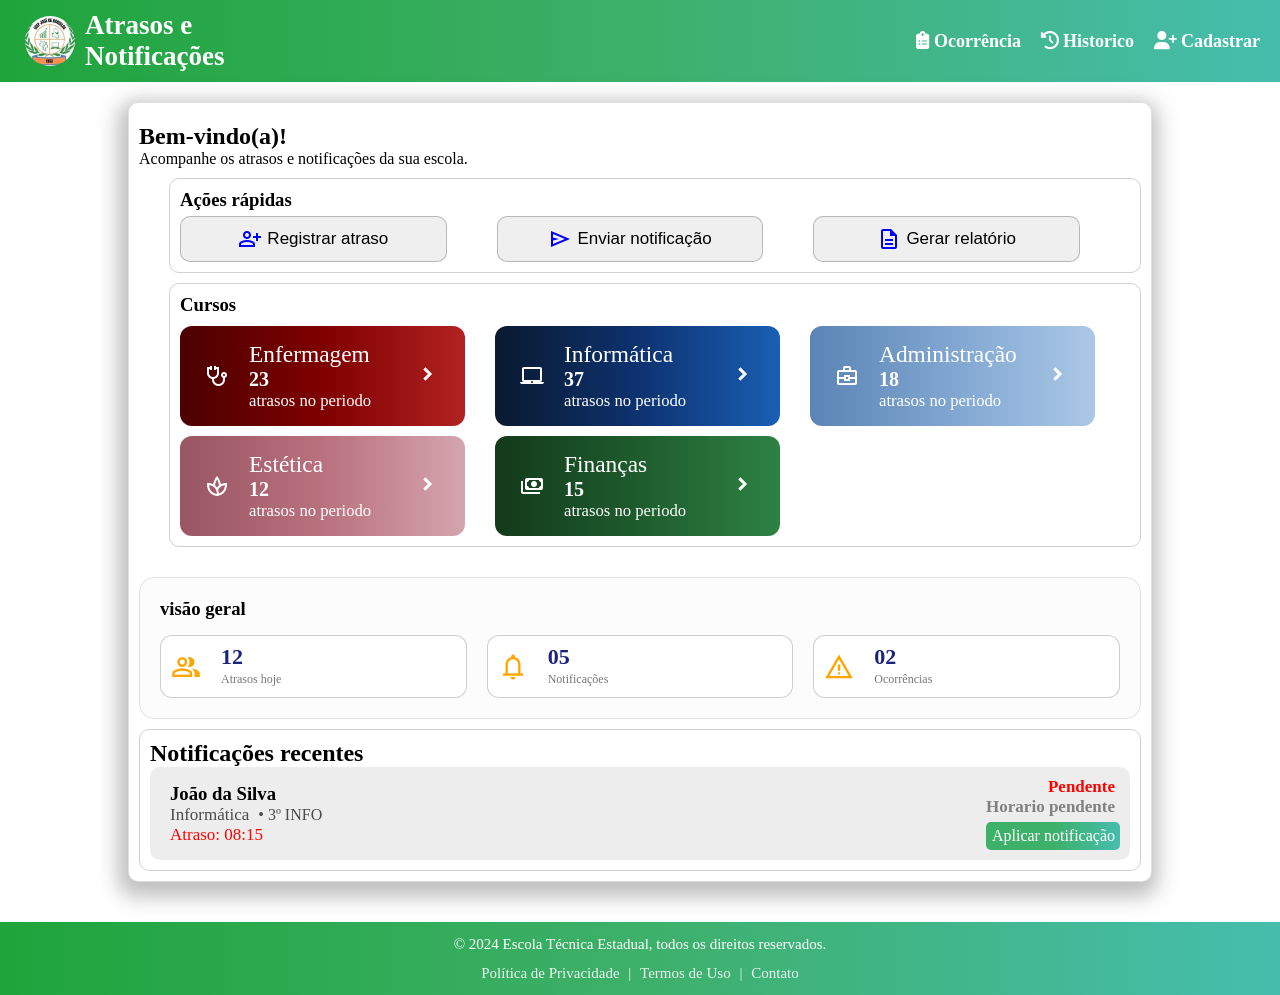
==== index.html @ 880a63b3 "subindo projeto social" ====
<!DOCTYPE html>
<html lang="pt-br">
<head>
    <meta charset="UTF-8">
    <meta name="viewport" content="width=device-width, initial-scale=1.0">
    <title>atrasos e notifcações</title>
    <link rel="stylesheet" href="style.css">
    <link rel="stylesheet" href="https://fonts.googleapis.com/css2?family=Material+Symbols+Outlined:opsz,wght,FILL,GRAD@20..48,100..700,0..1,-50..200" />
    <link rel="stylesheet" href="https://cdnjs.cloudflare.com/ajax/libs/font-awesome/6.5.1/css/all.min.css">
</head>
<body>
        <!--CABEÇALHO-->
    <header class="navbar">
        <div class="logo-container">
        <img src="logo-jb.jpg" alt="logo-jb" class="logo">
    <h2>Atrasos e <br>Notificações</h2>
</div>
       <!--LINKS DE NAVEGAÇÃO-->
        <nav>
    <a href="ocorrencias.html">
        <i class="fa-solid fa-clipboard-list"></i> Ocorrência
    </a>
    <a href="Status-dos-alunos.html">
        <i class="fa-solid fa-clock-rotate-left"></i> Historico
    </a>
    <a href="cadastro.html">
        <i class="fa-solid fa-user-plus"></i> Cadastrar
    </a>
</nav>
    </header>

      <!--CORPO PRINCIPAL-->
    <main class="container">
        <section class="welcome">
            <h1>Bem-vindo(a)!</h1> 
            <p>Acompanhe os atrasos e notificações da sua escola.</p>
        </section>

        <!--AÇÕES RAPIDAS-->
        <div id="acoes-rapidas">
            <h3>Ações rápidas</h3>
            
            <section class="actions">
            <button class="action-btn">
        <span class="material-symbols-outlined">person_add</span>
        Registrar atraso
    </button>
    <button class="action-btn">
        <span class="material-symbols-outlined">send</span>
        Enviar notificação
    </button>
    <button class="action-btn">
        <span class="material-symbols-outlined">description</span>
        Gerar relatório
    </button>
            </section>
        </div>
        
        <!--CURSOS-->
        <div id="cursos">
            <h3>Cursos</h3>
            <section class="courses-grid">
    <div class="course-card enfer">
        <div class="curso-estilo">
            <i class="material-symbols-outlined">stethoscope</i>
            <div class="curso-textos">
                <h3>Enfermagem</h3>
                <strong>23</strong>
                <small>atrasos no periodo</small>
            </div>
        </div>
        <div class="linkagem">
            <a href="Status-dos-alunos.html"><i class="material-symbols-outlined">chevron_right</i></a>
        </div>
    </div>

    <div class="course-card info">
        <div class="curso-estilo">
            <i class="material-symbols-outlined">laptop_mac</i>
            <div class="curso-textos">
                <h3>Informática</h3>
                <strong>37</strong>
                <small>atrasos no periodo</small>
            </div>
        </div>
        <div class="linkagem">
            <a href="Status-dos-alunos.html"><i class="material-symbols-outlined">chevron_right</i></a>
        </div>
    </div>

    <div class="course-card admin">
        <div class="curso-estilo">
            <i class="material-symbols-outlined">business_center</i>
            <div class="curso-textos">
                <h3>Administração</h3>
                <strong>18</strong>
                <small>atrasos no periodo</small>
            </div>
        </div>
        <div class="linkagem">
            <a href="Status-dos-alunos.html"><i class="material-symbols-outlined">chevron_right</i></a>
        </div>
    </div>

    <div class="course-card este">
        <div class="curso-estilo">
            <i class="material-symbols-outlined">spa</i>
            <div class="curso-textos">
                <h3>Estética</h3>
                <strong>12</strong>
                <small>atrasos no periodo</small>
            </div>
        </div>
        <div class="linkagem">
            <a href="Status-dos-alunos.html"><i class="material-symbols-outlined">chevron_right</i></a>
        </div>
    </div>

    <div class="course-card fin">
        <div class="curso-estilo">
            <i class="material-symbols-outlined">payments</i>
            <div class="curso-textos">
                <h3>Finanças</h3>
                <strong>15</strong>
                <small>atrasos no periodo</small>
            </div>
        </div>
        <div class="linkagem">
            <a href="Status-dos-alunos.html"><i class="material-symbols-outlined">chevron_right</i></a>
        </div>
    </div>
</section>
        </div>

            <!--SERIES-->
        <!-- <div id="series">
            <h3>Series</h3>
            <section class="stats-grid">
            
                <div class="stat-card">
                    <p>1ºano</p>
                </div>
                <div class="stat-card">
                    <p>2ºano</p>
                </div>
                <div class="stat-card">
                    <p>3ºano</p>
                </div>
            </section>
        </div> -->

            <!--VISÃO GERAL-->
        <div class="turma-detalhes-container">
    <h3 class="secao-titulo">visão geral</h3>
    <div class="resumo-turma-grid">
        
        <div class="card-resumo-mini">
            <span class="material-symbols-outlined icon-blue">group</span>
            <div class="resumo-texto">
                <span class="resumo-valor">12</span>
                <span class="resumo-label">Atrasos hoje</span>
            </div>
        </div>

        <div class="card-resumo-mini">
            <span class="material-symbols-outlined icon-blue">notifications</span>
            <div class="resumo-texto">
                <span class="resumo-valor">05</span>
                <span class="resumo-label">Notificações</span>
            </div>
        </div>

        <div class="card-resumo-mini">
            <span class="material-symbols-outlined icon-blue">warning</span>
            <div class="resumo-texto">
                <span class="resumo-valor">02</span>
                <span class="resumo-label">Ocorrências</span>
            </div>
        </div>
    </div>
</div>

<section class="notificacoes-container">
    <h2>Notificações recentes</h2>


    <div class="notificacao-card">
        <div class="notificacao">
            <h3>João da Silva</h3>
            <p><span class="curso-link">Informática</span> • 3º INFO</p>
            <span class="horario-atraso">Atraso: 08:15</span>
        </div>

        <div class="notificacao-status">
            <span class="badge pendente">Pendente</span>
            <span class="data-notif">Horario pendente</span>
            <a href="" class="aplicar">Aplicar notificação </a>
        </div>
    </div>
</section>
        </main>

        <!--RODAPE-->
   
<footer class="footer-container">
    <div class="footer-content">
        <p>&copy; 2024 Escola Técnica Estadual, todos os direitos reservados.</p>
        <div class="footer-links">
            <a href="#">Política de Privacidade</a> | 
            <a href="#">Termos de Uso</a> | 
            <a href="#">Contato</a>
        </div>
    </div>
</footer>


</body>
</html>
---- style.css ----
@charset "utf-8";

*{
    margin:0;
    padding:0;
    box-sizing: border-box;
}

html, body {
    height: 100%; /* Garante que a base de cálculo seja a tela toda */
}

body {
    display: flex;
    flex-direction: column; /* Alinha os elementos (header, main, footer) em coluna */
    margin: 0;
}

/* Estilo do Ícone do Menu */
.menu-icon {
    cursor: pointer;
    display: block; /* Visível no PC também */
    z-index: 1001;
}

.menu-icon i {
    font-size: 35px;
    color:white;
}
.logo{
    width: 50px;
    height: 50px;
    border-radius: 50%;
}
/* Transformando o NAV em uma Barra Lateral (Sidebar) */
#nav-menu {
    position: fixed;
    top: 0;
    right: -250px; /* Escondido à direita */
    width: 250px;
    height: 100vh;
    background-color:rgba(32, 151, 32, 0.699) ;

    box-shadow: -2px 0 10px rgba(0,0,0,0.1);
    display: flex;
    flex-direction: column;
    padding-top: 80px; /* Espaço para não cobrir o topo */
    transition: 0.3s ease;
    z-index: 1000;
}

/* Classe que o JavaScript vai adicionar para abrir */
#nav-menu.active {
    right: 0;
}

/* Estilizando os links dentro da sidebar */
#nav-menu a {
    padding: 15px 25px;
    text-decoration: none;
    color:white;
    font-weight: bold;
    border-bottom: 1px solid #eee;
}


.navbar{
    background: linear-gradient(90deg, #1fa43b 0%, #3db06a 50%, #46bdad 100%);    
    padding: 10px;
    color: white;
    display: flex;
    justify-content: space-between;
    align-items: center;
    font-size: 18px;
}
nav a{
    
    color: white;
    text-decoration: none;
    font-weight: bolder;
    margin: 5px;
    margin-right: 10px;
     border-bottom: 1px solid transparent; /* Linha invisível para evitar "pulo" */
     transition: 0.3s;
}
nav a:hover{
    border-bottom: 1px solid white;
    
}
.logo-container {
    display: flex;
    align-items: center;
    gap: 10px;
    margin-left: 15px;
}

.logo-icon {
    font-size: 40px !important; /* Tamanho grande para o logo */
    color: white !important;
}

.logo-text {
    color: white;
    font-weight: 600;
    font-size: 14px;
    line-height: 1.1;
}
.container{
    background-color: white;
    width: 80vw;
    padding: 10px;
    margin: auto;
    margin-top: 20px;
    border-radius: 10px;
    border: 1px solid #80808040;
    box-shadow: -2px 7px 20px 8px #80808080;
}
.welcome{
    margin-top: 10px;
    margin-bottom: 10px;
}

.actions{
    margin-top: 5px;
    display: flex;
}

span{
    color: blue;
    margin-right:5px;
    font-size: 17px;
}
.action-btn{
    text-align: center;
    display: flex;
    align-items: center;
    justify-content:center;
    text-align: left;
    padding: 10px;
    width: 30%;
    margin-right: 50px;
    border: none;
    border-radius: 10px;
    border: 1px solid #80808082;
    font-size: 17px;
    transition: 0.3s;
}
.action-btn:hover{
transform: translateY(-3px);
    border: 1px solid green;

}
#series{
    margin-left: 30px;
    margin-top: 10px;
}
#acoes-rapidas{
    margin-left: 30px;
    border: 1px solid #8080805c;
    padding: 10px;
    border-radius: 10px;
}
.stats-grid{
    margin-top: 10px;
    display:flex;
    
}
.stat-card{
    border: 1px solid #8080809c;
    border-radius: 10px;
    color: black;
    background-color:rgb(255 255 255 / 25%);
    margin-right:30px ;
    padding: 10px;
    width: 10%;
    transition: 0.5s;
}
.stat-card:hover{
    border: 1px solid green;
    
}
#cursos{
    margin-top: 10px;
    margin-left: 30px;
    border: 1px solid #8080805c;
    padding: 10px;
    border-radius: 10px;
}
.courses-grid{
    margin-top: 10px;
    display: flex;
    flex-wrap: wrap;
    gap: 10px;
}
.course-card{
    display: flex;
    align-items: center;
    justify-content: center;
    gap: 20px;
    width: 30%;
    margin-right: 20px;
    padding: 20px;
    border-radius: 10px;
    transition: 0.3s;
    font-size: 20px;
}

.course-card:hover{
    transform:translateY(-3px);
}



.info{
    color: white;
background: linear-gradient(90deg, #0a192f 0%, #0d3270 50%, #1a5fb4 100%);}
.enfer{
    color: white;
    background: linear-gradient(90deg, #4b0000 0%, #7f0000 50%, #b22222 100%);}
.admin{
    color: white;
background: linear-gradient(90deg, #5c85b5 0%, #80a6d1 50%, #abc8e6 100%);}
.este{
    color: white;
background: linear-gradient(90deg, #9a5663 0%, #b9717e 50%, #d4a5ae 100%);}
.fin{
    color: white;
    background: linear-gradient(90deg, #133a1b 0%, #1e5c2d 50%, #2d8244 100%);
}

.course-card>i{
    font-size:1.6em;
}

.footer-container {
    background: linear-gradient(90deg, #1fa43b 0%, #3db06a 50%, #46bdad 100%); 
    color: #ffffff;
    padding: 10px 0;
    width: 100%;
    margin-top: 40px; /* Garante um distanciamento do conteúdo acima */
    font-size: 15px;
}

.footer-content {
    max-width: 1200px;
    margin: 0 auto;
    text-align: center;
    line-height: 1.6;
}

.footer-links {
    margin-top: 5px;
    opacity: 0.9;
}

.footer-links a {
    color: #ffffff;
    text-decoration: none;
    margin: 0 5px;
    transition: opacity 0.2s;
}

.footer-links a:hover {
    text-decoration: underline;
    opacity: 1;
}

.turma-detalhes-container {
    margin-top: 30px;
    padding: 20px;
    background-color: #fcfcfc; /* Um fundo quase branco para destacar do corpo principal */
    border-radius: 15px;
    border: 1px solid #e0e0e0;
}

.secao-titulo {
    
    margin-bottom: 15px;
    
    font-weight: 600;
}

.resumo-turma-grid {
    display: grid;
    grid-template-columns: repeat(3, 1fr);
    gap: 20px;
}

.card-resumo-mini {
    background: #ffffff;
    padding: 10px;
    border-radius: 12px;
    display: flex;
    align-items: center;
    gap: 15px;
    border:1px solid #80808063;
}
.card-resumo-mini:hover{
    border: 1px solid green;
}
.icon-blue {
    font-size: 30px !important;
    color:orange !important;
}

.resumo-texto {
    display: flex;
    flex-direction: column;
}

.resumo-valor {
    font-size: 22px;
    font-weight: bold;
    color: #1a237e;
    line-height: 1;
}

.resumo-label {
    font-size: 12px;
    color: #777;
    margin-top: 4px;
}


/* Container que segura o ícone e os textos */
.curso-estilo {
    display: flex;
    align-items: center; /* Alinha o ícone verticalmente ao centro do bloco de texto */
    gap: 20px; /* Dá um espaço maior entre o ícone e as letras */
}

/* O "Pulo do Gato": faz os textos ficarem um embaixo do outro */
.curso-textos {
    display: flex;
    flex-direction: column; 
    justify-content: center;
}

/* Ajuste das fontes para bater com a foto */
.curso-textos h3 {
    
    font-weight: 400;
    margin: 0;
    text-transform: capitalize; /* Garante a primeira letra maiúscula */
}

.curso-textos .numero {
    font-size: 26px;
    font-weight: bold;
    margin: 2px 0;
}

.curso-textos .legenda {
    font-size: 12px;
    opacity: 0.9;
}

/* Tamanho do ícone principal da esquerda */
.curso-icone-principal {
    font-size: 45px !important; /* Deixa o ícone do curso em destaque */
}

/* Card principal */
.course-card {
    display: flex;
    justify-content: space-between; /* Ícone/Texto na esquerda <---> Seta na direita */
    align-items: center;
    padding: 15px 25px;
    border-radius: 12px;
    color: white;
    min-height: 100px; /* Garante que todos tenham a mesma altura */
}

/* Estilo da setinha da direita */
.linkagem i {
    -webkit-text-stroke-width: 1px; /*expressura da letra/borda */
    font-size: 24px;
    color: white;
    text-decoration: none;
}

.notificacoes-container{
    margin-top: 10px;
    padding: 10px;
    border-radius: 10px;
    border: 1px solid #8080805c;
}
.notificacao-card{
    padding: 10px;
    display: flex;
    align-items: center;
    justify-content: space-between;
    border-radius: 10px;
    background-color: #85858526;
}
.notificacao{
    margin-left: 10px;
}

.notificacao >p , .curso-link{
    color:#4c4b4b;;
}

.horario-atraso{
    color: red;
}

.notificacao-status{
    display: flex;
    flex-direction: column;
    text-align: right;
}

.badge.pendente{
    color: red;
    font-weight: bold;
}
.data-notif{
    color: gray;
    font-weight: bold;
}

.aplicar{
    text-decoration: none;
    margin-top: 5px;
    color: white;
        background: linear-gradient(90deg, #3db06a 50%, #46bdad 100%);
         padding: 5px;
    border-radius: 5px;
        border: none;
        
        transition:0.3s;
        
}
.aplicar:hover{
    transform:translateY(-2.5px);
}
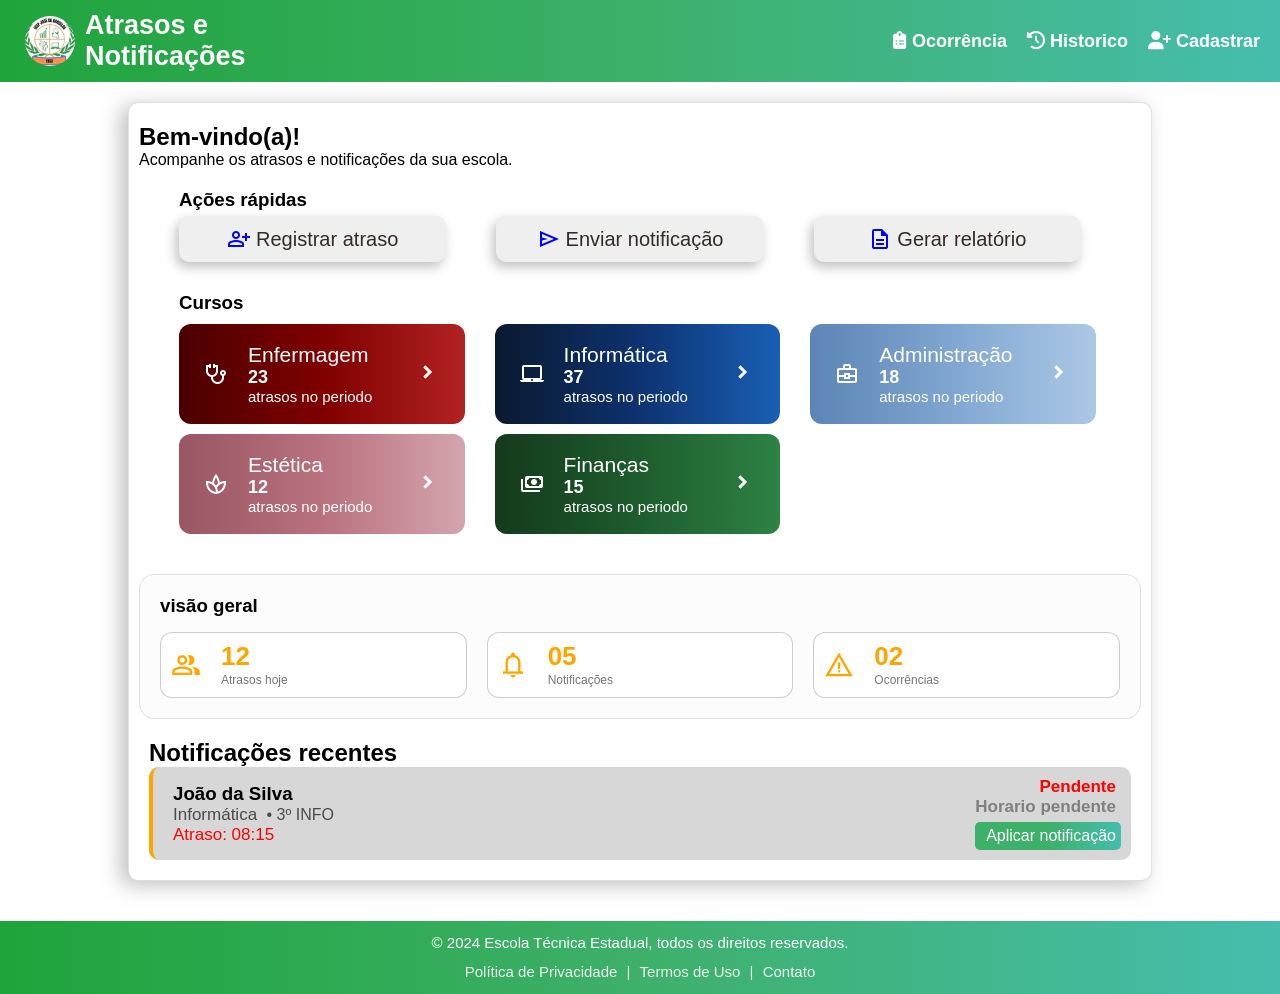
==== commit 52d98742: "atualizar projeto social" ====
--- a/index.html
+++ b/index.html
@@ -7,6 +7,8 @@
     <link rel="stylesheet" href="style.css">
     <link rel="stylesheet" href="https://fonts.googleapis.com/css2?family=Material+Symbols+Outlined:opsz,wght,FILL,GRAD@20..48,100..700,0..1,-50..200" />
     <link rel="stylesheet" href="https://cdnjs.cloudflare.com/ajax/libs/font-awesome/6.5.1/css/all.min.css">
+    <link href__="https://fonts.googleapis.com/css2?family=Poppins:wght@300;400;500;600;700&display=swap" rel="stylesheet">
+
 </head>
 <body>
         <!--CABEÇALHO-->
--- a/style.css
+++ b/style.css
@@ -1,9 +1,11 @@
+
 @charset "utf-8";
 
 *{
     margin:0;
     padding:0;
     box-sizing: border-box;
+    font-family: Arial, sans-serif;
 }
 
 html, body {
@@ -74,7 +76,6 @@
     font-size: 18px;
 }
 nav a{
-    
     color: white;
     text-decoration: none;
     font-weight: bolder;
@@ -102,7 +103,6 @@
 .logo-text {
     color: white;
     font-weight: 600;
-    font-size: 14px;
     line-height: 1.1;
 }
 .container{
@@ -113,7 +113,7 @@
     margin-top: 20px;
     border-radius: 10px;
     border: 1px solid #80808040;
-    box-shadow: -2px 7px 20px 8px #80808080;
+    box-shadow: -7px 4px 20px 0px #80808080;
 }
 .welcome{
     margin-top: 10px;
@@ -131,23 +131,25 @@
     font-size: 17px;
 }
 .action-btn{
-    text-align: center;
-    display: flex;
-    align-items: center;
-    justify-content:center;
+        display: flex;
+    align-items: center;
+    justify-content: center;
     text-align: left;
     padding: 10px;
     width: 30%;
     margin-right: 50px;
     border: none;
     border-radius: 10px;
-    border: 1px solid #80808082;
-    font-size: 17px;
+    border: 1px solid #eee;
+    font-size: 20px;
+    color: #352929;
     transition: 0.3s;
+    box-shadow: -3px 5px 12px #00000040;
 }
 .action-btn:hover{
 transform: translateY(-3px);
     border: 1px solid green;
+    box-shadow: 0px 3px 12px #48ff0054;
 
 }
 #series{
@@ -156,7 +158,6 @@
 }
 #acoes-rapidas{
     margin-left: 30px;
-    border: 1px solid #8080805c;
     padding: 10px;
     border-radius: 10px;
 }
@@ -182,7 +183,6 @@
 #cursos{
     margin-top: 10px;
     margin-left: 30px;
-    border: 1px solid #8080805c;
     padding: 10px;
     border-radius: 10px;
 }
@@ -274,9 +274,7 @@
 }
 
 .secao-titulo {
-    
     margin-bottom: 15px;
-    
     font-weight: 600;
 }
 
@@ -309,9 +307,10 @@
 }
 
 .resumo-valor {
-    font-size: 22px;
-    font-weight: bold;
-    color: #1a237e;
+    font-size: 26px;
+    font-weight: 600;
+    /* color: #1a237e; */
+    color: orange;
     line-height: 1;
 }
 
@@ -369,6 +368,7 @@
     border-radius: 12px;
     color: white;
     min-height: 100px; /* Garante que todos tenham a mesma altura */
+        font-size: 18px;
 }
 
 /* Estilo da setinha da direita */
@@ -383,7 +383,6 @@
     margin-top: 10px;
     padding: 10px;
     border-radius: 10px;
-    border: 1px solid #8080805c;
 }
 .notificacao-card{
     padding: 10px;
@@ -391,7 +390,8 @@
     align-items: center;
     justify-content: space-between;
     border-radius: 10px;
-    background-color: #85858526;
+    background-color:#9e9e9e69;
+    border-left: 4px solid orange;
 }
 .notificacao{
     margin-left: 10px;
@@ -434,5 +434,4 @@
 }
 .aplicar:hover{
     transform:translateY(-2.5px);
-}
-
+}
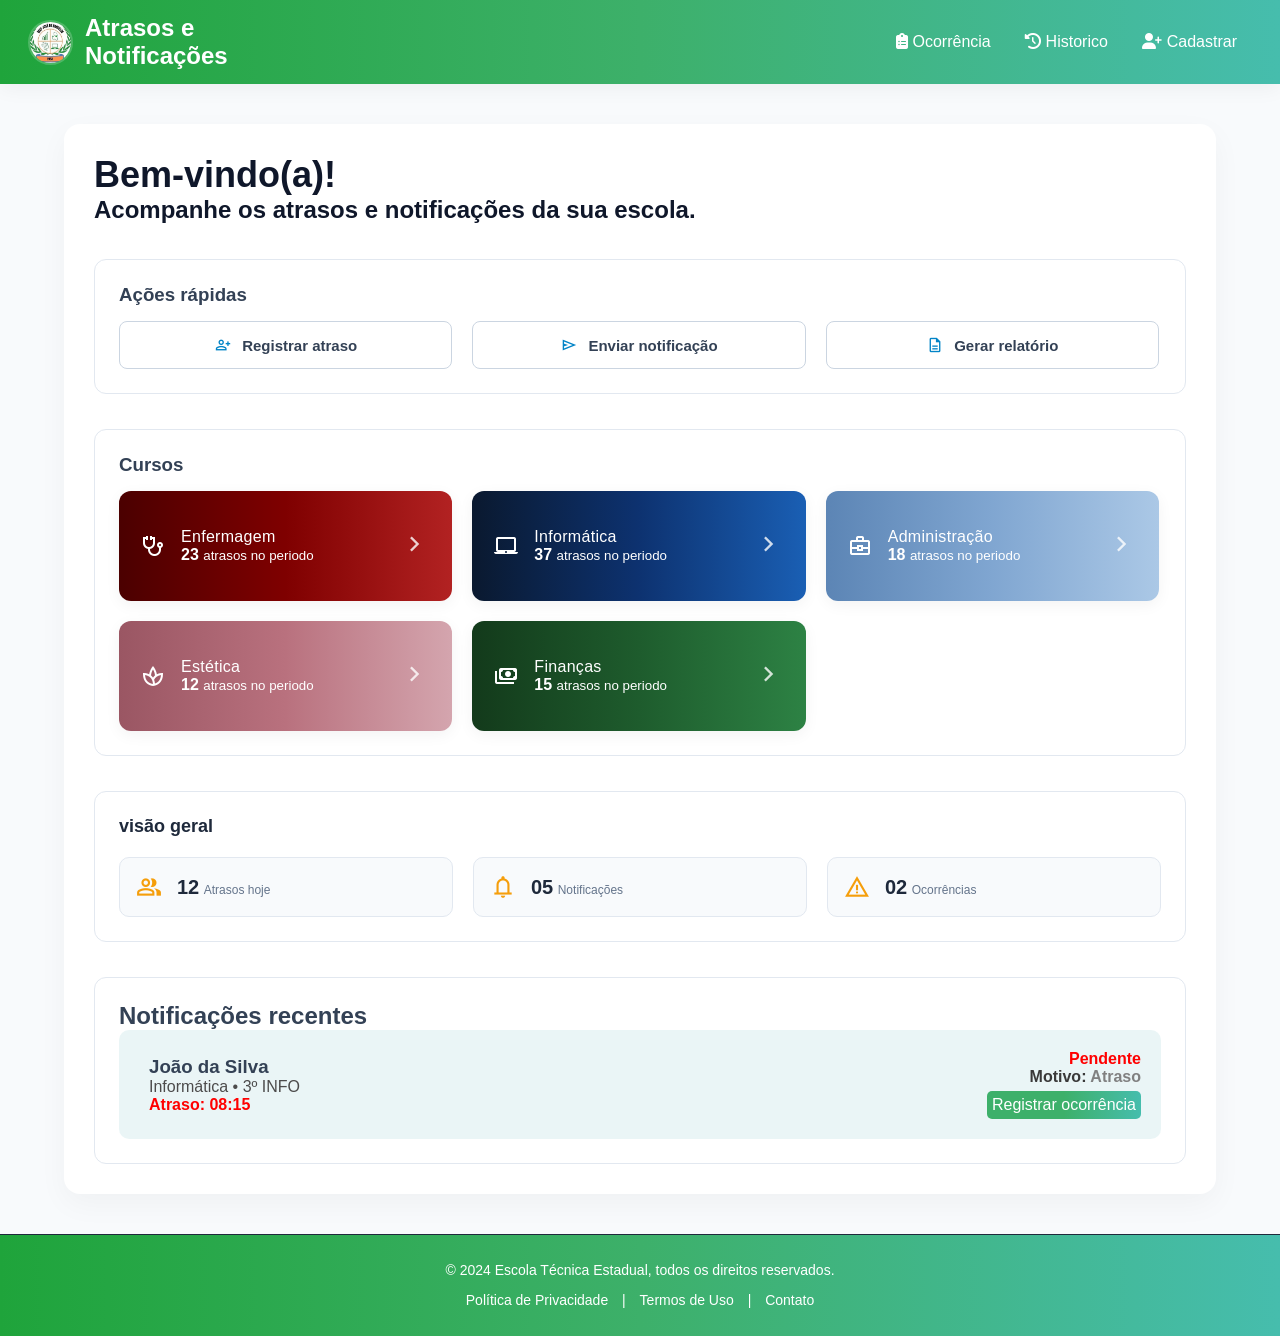
==== commit bc5e99e6: "projeto social front-end atualizado" ====
--- a/index.html
+++ b/index.html
@@ -7,8 +7,6 @@
     <link rel="stylesheet" href="style.css">
     <link rel="stylesheet" href="https://fonts.googleapis.com/css2?family=Material+Symbols+Outlined:opsz,wght,FILL,GRAD@20..48,100..700,0..1,-50..200" />
     <link rel="stylesheet" href="https://cdnjs.cloudflare.com/ajax/libs/font-awesome/6.5.1/css/all.min.css">
-    <link href__="https://fonts.googleapis.com/css2?family=Poppins:wght@300;400;500;600;700&display=swap" rel="stylesheet">
-
 </head>
 <body>
         <!--CABEÇALHO-->
@@ -195,8 +193,8 @@
 
         <div class="notificacao-status">
             <span class="badge pendente">Pendente</span>
-            <span class="data-notif">Horario pendente</span>
-            <a href="" class="aplicar">Aplicar notificação </a>
+            <span class="data-notif"><Span style="color: rgb(58, 57, 57);">Motivo:</Span> Atraso</span>
+            <a href="" class="aplicar">Registrar ocorrência</a>
         </div>
     </div>
 </section>
--- a/style.css
+++ b/style.css
@@ -1,244 +1,424 @@
-
 @charset "utf-8";
 
-*{
-    margin:0;
-    padding:0;
+/* ==========================================================================
+   1. RESET & CONFIGURAÇÕES GERAIS
+   ========================================================================== */
+* {
+    margin: 0;
+    padding: 0;
     box-sizing: border-box;
-    font-family: Arial, sans-serif;
+    font-family: 'Segoe UI', Tahoma, Geneva, Verdana, sans-serif; /* Fonte mais moderna */
 }
 
 html, body {
-    height: 100%; /* Garante que a base de cálculo seja a tela toda */
+    height: 100%;
+    background-color: #f8fafc; /* Fundo suave (padrão SaaS moderno) */
+    color: #334155;
 }
 
 body {
     display: flex;
-    flex-direction: column; /* Alinha os elementos (header, main, footer) em coluna */
-    margin: 0;
-}
-
-/* Estilo do Ícone do Menu */
+    flex-direction: column;
+}
+
+/* ==========================================================================
+   2. NAVBAR & HEADER
+   ========================================================================== */
+.navbar {
+    background: linear-gradient(90deg, #1fa43b 0%, #3db06a 50%, #46bdad 100%);
+    padding: 14px 28px;
+    color: white;
+    display: flex;
+    justify-content: space-between;
+    align-items: center;
+    box-shadow: 0 4px 20px rgba(0, 0, 0, 0.05);
+}
+
+.logo-container {
+    display: flex;
+    align-items: center;
+    gap: 12px;
+}
+
+.logo {
+    width: 45px;
+    height: 45px;
+    border-radius: 50%;
+    object-fit: cover;
+    border: 2px solid rgba(255, 255, 255, 0.2);
+}
+
+.logo-text {
+    color: white;
+    font-weight: 600;
+    font-size: 15px;
+    line-height: 1.2;
+    letter-spacing: 0.5px;
+}
+
+/* Menu Hamburguer */
 .menu-icon {
     cursor: pointer;
-    display: block; /* Visível no PC também */
+    display: block;
     z-index: 1001;
-}
-
+    transition: transform 0.2s;
+}
+.menu-icon:hover {
+    transform: scale(1.05);
+}
 .menu-icon i {
-    font-size: 35px;
+    font-size: 30px;
+    color: white;
+}
+
+/* Links do Nav Principal */
+nav a {
     color:white;
-}
-.logo{
-    width: 50px;
-    height: 50px;
-    border-radius: 50%;
-}
-/* Transformando o NAV em uma Barra Lateral (Sidebar) */
+    text-decoration: none;
+    font-weight: 500;
+    margin: 0 15px;
+    padding-bottom: 4px;
+    border-bottom: 2px solid transparent;
+    transition: all 0.3s ease;
+}
+nav a:hover {
+    border-bottom: 2px solid white;
+}
+
+/* Sidebar (Menu Lateral) */
 #nav-menu {
     position: fixed;
     top: 0;
-    right: -250px; /* Escondido à direita */
-    width: 250px;
+    right: -280px;
+    width: 280px;
     height: 100vh;
-    background-color:rgba(32, 151, 32, 0.699) ;
-
-    box-shadow: -2px 0 10px rgba(0,0,0,0.1);
+    background-color: #0f172a; /* Dark moderno */
+    box-shadow: -5px 0 25px rgba(0,0,0,0.15);
     display: flex;
     flex-direction: column;
-    padding-top: 80px; /* Espaço para não cobrir o topo */
-    transition: 0.3s ease;
+    padding-top: 90px;
+    transition: all 0.4s cubic-bezier(0.4, 0, 0.2, 1);
     z-index: 1000;
 }
-
-/* Classe que o JavaScript vai adicionar para abrir */
 #nav-menu.active {
     right: 0;
 }
-
-/* Estilizando os links dentro da sidebar */
 #nav-menu a {
-    padding: 15px 25px;
+    padding: 16px 30px;
     text-decoration: none;
+    color: #94a3b8;
+    font-weight: 500;
+    border-bottom: 1px solid #1e293b;
+    transition: 0.2s;
+}
+#nav-menu a:hover {
+    background-color: #1e293b;
+    color: white;
+}
+
+/* ==========================================================================
+   3. LAYOUT PRINCIPAL (MAIN / CONTAINER)
+   ========================================================================== */
+.container {
+    background-color: white;
+    width: 90vw;
+    max-width: 1280px; /* Evita que estoure em telas ultra-wide */
+    padding: 30px;
+    margin: 40px auto;
+    border-radius: 16px;
+    border: none; /* Sumiu com a borda cinza feia */
+    box-shadow: 0 10px 30px rgba(0, 0, 0, 0.04); /* Sombra "Soft shadow" profissional */
+}
+
+/* Seções Gerais do Painel */
+#series, #acoes-rapidas, #cursos, .notificacoes-container, .turma-detalhes-container {
+    margin-left: 0; /* Removido o desalinhamento */
+    margin-top: 35px;
+    padding: 24px;
+    background: #ffffff;
+    border-radius: 12px;
+    border: 1px solid #e2e8f0; /* Borda sutil de design moderno */
+}
+
+.secao-titulo {
+    font-size: 18px;
+    color: #1e293b;
+    margin-bottom: 20px;
+    font-weight: 600;
+    display: flex;
+    align-items: center;
+    gap: 10px;
+}
+
+/* ==========================================================================
+   4. COMPONENTES: BOTÕES E AÇÕES RÁPIDAS
+   ========================================================================== */
+.welcome {
+    font-size: 24px;
+    color: #0f172a;
+    font-weight: 700;
+    margin-bottom: 20px;
+}
+
+.actions {
+    margin-top: 15px;
+    display: flex;
+    gap: 20px; /* Troquei margin-right por gap no flex container */
+    flex-wrap: wrap;
+}
+
+.action-btn {
+    display: flex;
+    align-items: center;
+    justify-content: center;
+    gap: 10px;
+    padding: 14px 24px;
+    width: calc(33.333% - 14px);
+    min-width: 200px;
+    background-color: #ffffff;
+    color: #334155;
+    border: 1px solid #cbd5e1;
+    border-radius: 8px;
+    font-size: 15px;
+    font-weight: 600;
+    cursor: pointer;
+    transition: all 0.25s ease;
+}
+.action-btn span {
+    color: #0284c7; /* Azul no ícone */
+    font-size: 18px;
+}
+.action-btn:hover {
+    transform: translateY(-2px);
+    border-color: #0284c7;
+    color: #0284c7;
+    background-color: #f0f9ff;
+    box-shadow: 0 4px 12px rgba(2, 132, 199, 0.1);
+}
+
+/* ==========================================================================
+   5. COMPONENTES: CARDS DE ESTATÍSTICAS (STATS)
+   ========================================================================== */
+.stats-grid {
+    margin-top: 15px;
+    display: flex;
+    gap: 20px;
+    flex-wrap: wrap;
+}
+
+.stat-card {
+    border: 1px solid #e2e8f0;
+    border-radius: 10px;
+    color: #334155;
+    background-color: #f8fafc;
+    padding: 16px;
+    width: calc(20% - 16px);
+    min-width: 140px;
+    transition: all 0.3s;
+}
+.stat-card:hover {
+    border-color: #0284c7;
+    background-color: #ffffff;
+    box-shadow: 0 4px 12px rgba(0,0,0,0.03);
+}
+
+/* ==========================================================================
+   6. COMPONENTES: CARDS DOS CURSOS (COURSES GRID)
+   ========================================================================== */
+.courses-grid {
+    margin-top: 15px;
+    display: flex;
+    flex-wrap: wrap;
+    gap: 20px;
+}
+
+.course-card {
+    display: flex;
+    justify-content: space-between;
+    align-items: center;
+    padding: 22px;
+    border-radius: 12px;
+    width: calc(33.333% - 14px);
+    min-width: 280px;
+    min-height: 110px;
+    color: white;
+    transition: all 0.3s cubic-bezier(0.4, 0, 0.2, 1);
+    box-shadow: 0 4px 15px rgba(0, 0, 0, 0.05);
+}
+.course-card:hover {
+    transform: translateY(-4px);
+    box-shadow: 0 12px 24px rgba(0, 0, 0, 0.12);
+}
+
+
+.info{
+color: white;
+background: linear-gradient(90deg, #0a192f 0%, #0d3270 50%, #1a5fb4 100%);}
+
+.enfer{
+color: white;
+background: linear-gradient(90deg, #4b0000 0%, #7f0000 50%, #b22222 100%);}
+
+.admin{
+color: white;
+background: linear-gradient(90deg, #5c85b5 0%, #80a6d1 50%, #abc8e6 100%);}
+
+.este{
+color: white;
+background: linear-gradient(90deg, #9a5663 0%, #b9717e 50%, #d4a5ae 100%);}
+
+.fin{
+color: white;
+background: linear-gradient(90deg, #133a1b 0%, #1e5c2d 50%, #2d8244 100%);
+
+}
+
+.curso-estilo {
+    display: flex;
+    align-items: center;
+    gap: 16px;
+}
+.curso-icone-principal {
+    font-size: 38px !important;
+    opacity: 0.9;
+}
+.curso-textos h3 {
+    font-size: 16px;
+    font-weight: 500;
+    letter-spacing: 0.3px;
+}
+.curso-textos .numero {
+    font-size: 28px;
+    font-weight: 700;
+    margin: 2px 0;
+}
+.curso-textos .legenda {
+    font-size: 11px;
+    opacity: 0.85;
+}
+.linkagem i {
+    font-size: 30px;
+    opacity: 0.8;
+    color: white;
+}
+.course-card:hover .linkagem i {
+    transform: translateX(3px); /* Efeito sutil na setinha ao passar o mouse */
+}
+
+/* ==========================================================================
+   7. DETALHES DA TURMA & MINI CARDS
+   ========================================================================== */
+.turma-detalhes-container {
+    background-color: #ffffff;
+}
+
+.resumo-turma-grid {
+    display: grid;
+    grid-template-columns: repeat(auto-fit, minmax(240px, 1fr)); /* Responsivo automático */
+    gap: 20px;
+}
+
+.card-resumo-mini {
+    background: #f8fafc;
+    padding: 16px;
+    border-radius: 10px;
+    display: flex;
+    align-items: center;
+    gap: 15px;
+    border: 1px solid #e2e8f0;
+    transition: all 0.2s;
+}
+.card-resumo-mini:hover {
+    border-color: #0284c7;
+    background-color: #ffffff;
+    box-shadow: 0 4px 12px rgba(0, 0, 0, 0.02);
+}
+
+.icon-blue {
+    font-size: 26px !important;
+    color: #f59e0b !important; /* Âmbar elegante ao invés do laranja puro */
+}
+
+.resumo-valor {
+    font-size: 20px;
+    font-weight: 700;
+    color: #1e293b;
+}
+
+.resumo-label {
+    font-size: 12px;
+    color: #64748b;
+    margin-top: 2px;
+}
+
+/* ==========================================================================
+   8. NOTIFICAÇÕES
+   ========================================================================== */
+.notificacoes-container {
+    margin-top: 35px;
+    padding: 24px;
+    background: #ffffff;
+    border-radius: 12px;
+    border: 1px solid #e2e8f0;
+}
+
+.notificacao-card{
+    padding: 20px;
+    display: flex;
+    align-items: center;
+    justify-content: space-between;
+    border-radius: 10px;
+    background-color: #369ca91a
+}
+
+.notificacao{
+    margin-left: 10px;
+}
+.notificacao >p , .curso-link{
+    color:#4c4b4b;;
+}
+.horario-atraso,.badge.pendente{
+    color: red;
+    font-weight: bolder;
+}
+.notificacao-status{
+display: flex;
+flex-direction: column;
+text-align: right;
+}
+.data-notif{
+color: gray;
+font-weight: bold;
+}
+
+
+
+.aplicar{
+text-decoration: none;
+margin-top: 5px;
+color: white;
+background: linear-gradient(90deg, #3db06a 50%, #46bdad 100%);
+padding: 5px;
+border-radius: 5px;
+border: none;
+transition:0.3s;
+}
+
+.aplicar:hover{
+transform:translateY(-2.5px);
+}
+
+/* ==========================================================================
+   9. FOOTER
+   ========================================================================== */
+.footer-container {
+    background: linear-gradient(90deg, #1fa43b 0%, #3db06a 50%, #46bdad 100%);
     color:white;
-    font-weight: bold;
-    border-bottom: 1px solid #eee;
-}
-
-
-.navbar{
-    background: linear-gradient(90deg, #1fa43b 0%, #3db06a 50%, #46bdad 100%);    
-    padding: 10px;
-    color: white;
-    display: flex;
-    justify-content: space-between;
-    align-items: center;
-    font-size: 18px;
-}
-nav a{
-    color: white;
-    text-decoration: none;
-    font-weight: bolder;
-    margin: 5px;
-    margin-right: 10px;
-     border-bottom: 1px solid transparent; /* Linha invisível para evitar "pulo" */
-     transition: 0.3s;
-}
-nav a:hover{
-    border-bottom: 1px solid white;
-    
-}
-.logo-container {
-    display: flex;
-    align-items: center;
-    gap: 10px;
-    margin-left: 15px;
-}
-
-.logo-icon {
-    font-size: 40px !important; /* Tamanho grande para o logo */
-    color: white !important;
-}
-
-.logo-text {
-    color: white;
-    font-weight: 600;
-    line-height: 1.1;
-}
-.container{
-    background-color: white;
-    width: 80vw;
-    padding: 10px;
-    margin: auto;
-    margin-top: 20px;
-    border-radius: 10px;
-    border: 1px solid #80808040;
-    box-shadow: -7px 4px 20px 0px #80808080;
-}
-.welcome{
-    margin-top: 10px;
-    margin-bottom: 10px;
-}
-
-.actions{
-    margin-top: 5px;
-    display: flex;
-}
-
-span{
-    color: blue;
-    margin-right:5px;
-    font-size: 17px;
-}
-.action-btn{
-        display: flex;
-    align-items: center;
-    justify-content: center;
-    text-align: left;
-    padding: 10px;
-    width: 30%;
-    margin-right: 50px;
-    border: none;
-    border-radius: 10px;
-    border: 1px solid #eee;
-    font-size: 20px;
-    color: #352929;
-    transition: 0.3s;
-    box-shadow: -3px 5px 12px #00000040;
-}
-.action-btn:hover{
-transform: translateY(-3px);
-    border: 1px solid green;
-    box-shadow: 0px 3px 12px #48ff0054;
-
-}
-#series{
-    margin-left: 30px;
-    margin-top: 10px;
-}
-#acoes-rapidas{
-    margin-left: 30px;
-    padding: 10px;
-    border-radius: 10px;
-}
-.stats-grid{
-    margin-top: 10px;
-    display:flex;
-    
-}
-.stat-card{
-    border: 1px solid #8080809c;
-    border-radius: 10px;
-    color: black;
-    background-color:rgb(255 255 255 / 25%);
-    margin-right:30px ;
-    padding: 10px;
-    width: 10%;
-    transition: 0.5s;
-}
-.stat-card:hover{
-    border: 1px solid green;
-    
-}
-#cursos{
-    margin-top: 10px;
-    margin-left: 30px;
-    padding: 10px;
-    border-radius: 10px;
-}
-.courses-grid{
-    margin-top: 10px;
-    display: flex;
-    flex-wrap: wrap;
-    gap: 10px;
-}
-.course-card{
-    display: flex;
-    align-items: center;
-    justify-content: center;
-    gap: 20px;
-    width: 30%;
-    margin-right: 20px;
-    padding: 20px;
-    border-radius: 10px;
-    transition: 0.3s;
-    font-size: 20px;
-}
-
-.course-card:hover{
-    transform:translateY(-3px);
-}
-
-
-
-.info{
-    color: white;
-background: linear-gradient(90deg, #0a192f 0%, #0d3270 50%, #1a5fb4 100%);}
-.enfer{
-    color: white;
-    background: linear-gradient(90deg, #4b0000 0%, #7f0000 50%, #b22222 100%);}
-.admin{
-    color: white;
-background: linear-gradient(90deg, #5c85b5 0%, #80a6d1 50%, #abc8e6 100%);}
-.este{
-    color: white;
-background: linear-gradient(90deg, #9a5663 0%, #b9717e 50%, #d4a5ae 100%);}
-.fin{
-    color: white;
-    background: linear-gradient(90deg, #133a1b 0%, #1e5c2d 50%, #2d8244 100%);
-}
-
-.course-card>i{
-    font-size:1.6em;
-}
-
-.footer-container {
-    background: linear-gradient(90deg, #1fa43b 0%, #3db06a 50%, #46bdad 100%); 
-    color: #ffffff;
-    padding: 10px 0;
+    padding: 24px 0;
     width: 100%;
-    margin-top: 40px; /* Garante um distanciamento do conteúdo acima */
-    font-size: 15px;
+    margin-top: auto; /* Empurra o footer sempre para o final da página */
+    font-size: 14px;
+    border-top: 1px solid #1e293b;
 }
 
 .footer-content {
@@ -249,189 +429,79 @@
 }
 
 .footer-links {
-    margin-top: 5px;
-    opacity: 0.9;
+    margin-top: 8px;
 }
 
 .footer-links a {
-    color: #ffffff;
+    color:white;
     text-decoration: none;
-    margin: 0 5px;
-    transition: opacity 0.2s;
+    margin: 0 10px;
+    transition: color 0.2s;
 }
 
 .footer-links a:hover {
     text-decoration: underline;
-    opacity: 1;
-}
-
-.turma-detalhes-container {
-    margin-top: 30px;
-    padding: 20px;
-    background-color: #fcfcfc; /* Um fundo quase branco para destacar do corpo principal */
-    border-radius: 15px;
-    border: 1px solid #e0e0e0;
-}
-
-.secao-titulo {
-    margin-bottom: 15px;
-    font-weight: 600;
-}
-
-.resumo-turma-grid {
-    display: grid;
-    grid-template-columns: repeat(3, 1fr);
-    gap: 20px;
-}
-
-.card-resumo-mini {
-    background: #ffffff;
-    padding: 10px;
-    border-radius: 12px;
-    display: flex;
-    align-items: center;
-    gap: 15px;
-    border:1px solid #80808063;
-}
-.card-resumo-mini:hover{
-    border: 1px solid green;
-}
-.icon-blue {
-    font-size: 30px !important;
-    color:orange !important;
-}
-
-.resumo-texto {
-    display: flex;
-    flex-direction: column;
-}
-
-.resumo-valor {
-    font-size: 26px;
-    font-weight: 600;
-    /* color: #1a237e; */
-    color: orange;
-    line-height: 1;
-}
-
-.resumo-label {
-    font-size: 12px;
-    color: #777;
-    margin-top: 4px;
-}
-
-
-/* Container que segura o ícone e os textos */
-.curso-estilo {
-    display: flex;
-    align-items: center; /* Alinha o ícone verticalmente ao centro do bloco de texto */
-    gap: 20px; /* Dá um espaço maior entre o ícone e as letras */
-}
-
-/* O "Pulo do Gato": faz os textos ficarem um embaixo do outro */
-.curso-textos {
-    display: flex;
-    flex-direction: column; 
-    justify-content: center;
-}
-
-/* Ajuste das fontes para bater com a foto */
-.curso-textos h3 {
-    
-    font-weight: 400;
-    margin: 0;
-    text-transform: capitalize; /* Garante a primeira letra maiúscula */
-}
-
-.curso-textos .numero {
-    font-size: 26px;
-    font-weight: bold;
-    margin: 2px 0;
-}
-
-.curso-textos .legenda {
-    font-size: 12px;
-    opacity: 0.9;
-}
-
-/* Tamanho do ícone principal da esquerda */
-.curso-icone-principal {
-    font-size: 45px !important; /* Deixa o ícone do curso em destaque */
-}
-
-/* Card principal */
-.course-card {
-    display: flex;
-    justify-content: space-between; /* Ícone/Texto na esquerda <---> Seta na direita */
-    align-items: center;
-    padding: 15px 25px;
-    border-radius: 12px;
-    color: white;
-    min-height: 100px; /* Garante que todos tenham a mesma altura */
-        font-size: 18px;
-}
-
-/* Estilo da setinha da direita */
-.linkagem i {
-    -webkit-text-stroke-width: 1px; /*expressura da letra/borda */
-    font-size: 24px;
-    color: white;
-    text-decoration: none;
-}
-
-.notificacoes-container{
-    margin-top: 10px;
-    padding: 10px;
-    border-radius: 10px;
-}
-.notificacao-card{
-    padding: 10px;
-    display: flex;
-    align-items: center;
-    justify-content: space-between;
-    border-radius: 10px;
-    background-color:#9e9e9e69;
-    border-left: 4px solid orange;
-}
-.notificacao{
-    margin-left: 10px;
-}
-
-.notificacao >p , .curso-link{
-    color:#4c4b4b;;
-}
-
-.horario-atraso{
-    color: red;
-}
-
-.notificacao-status{
-    display: flex;
-    flex-direction: column;
-    text-align: right;
-}
-
-.badge.pendente{
-    color: red;
-    font-weight: bold;
-}
-.data-notif{
-    color: gray;
-    font-weight: bold;
-}
-
-.aplicar{
-    text-decoration: none;
-    margin-top: 5px;
-    color: white;
-        background: linear-gradient(90deg, #3db06a 50%, #46bdad 100%);
-         padding: 5px;
-    border-radius: 5px;
-        border: none;
-        
-        transition:0.3s;
-        
-}
-.aplicar:hover{
-    transform:translateY(-2.5px);
+}
+
+/* Celulares Grandes e Smartphones (Até 768px) */
+@media (max-width: 768px) {
+    .navbar {
+        padding: 12px 20px;
+    }
+    
+    /* Esconder menu normal e deixar apenas via JS na sidebar se necessário */
+    nav {
+        display: none; 
+    }
+    
+    .actions {
+        gap: 12px;
+    }
+    .action-btn {
+        width: 100%; /* Ocupa a largura inteira da tela */
+        padding: 16px 20px;
+    }
+    
+    .stats-grid {
+        gap: 12px;
+    }
+    .stat-card {
+        width: calc(50% - 6px); /* Exibe em blocos de 2 por linha */
+    }
+    
+    .course-card {
+        width: 100%; /* Um embaixo do outro */
+    }
+    
+    .notificacao-card {
+        flex-direction: column; /* Empilha o texto e o status no celular */
+        align-items: flex-start;
+        gap: 15px;
+    }
+    
+    .notificacao-status {
+        align-items: flex-start; /* Joga o status para a esquerda no mobile */
+        width: 100%;
+        border-top: 1px solid #e2e8f0;
+        padding-top: 10px;
+    }
+    
+    .aplicar {
+        width: 100%;
+        text-align: center;
+        padding: 10px;
+    }
+}
+
+/* Celulares Pequenos (Até 480px) */
+@media (max-width: 480px) {
+    .welcome {
+        font-size: 20px;
+    }
+    .stat-card {
+        width: 100%; /* Todo mundo empilhado para não amassar conteúdo */
+    }
+    .logo-text {
+        font-size: 13px;
+    }
 }
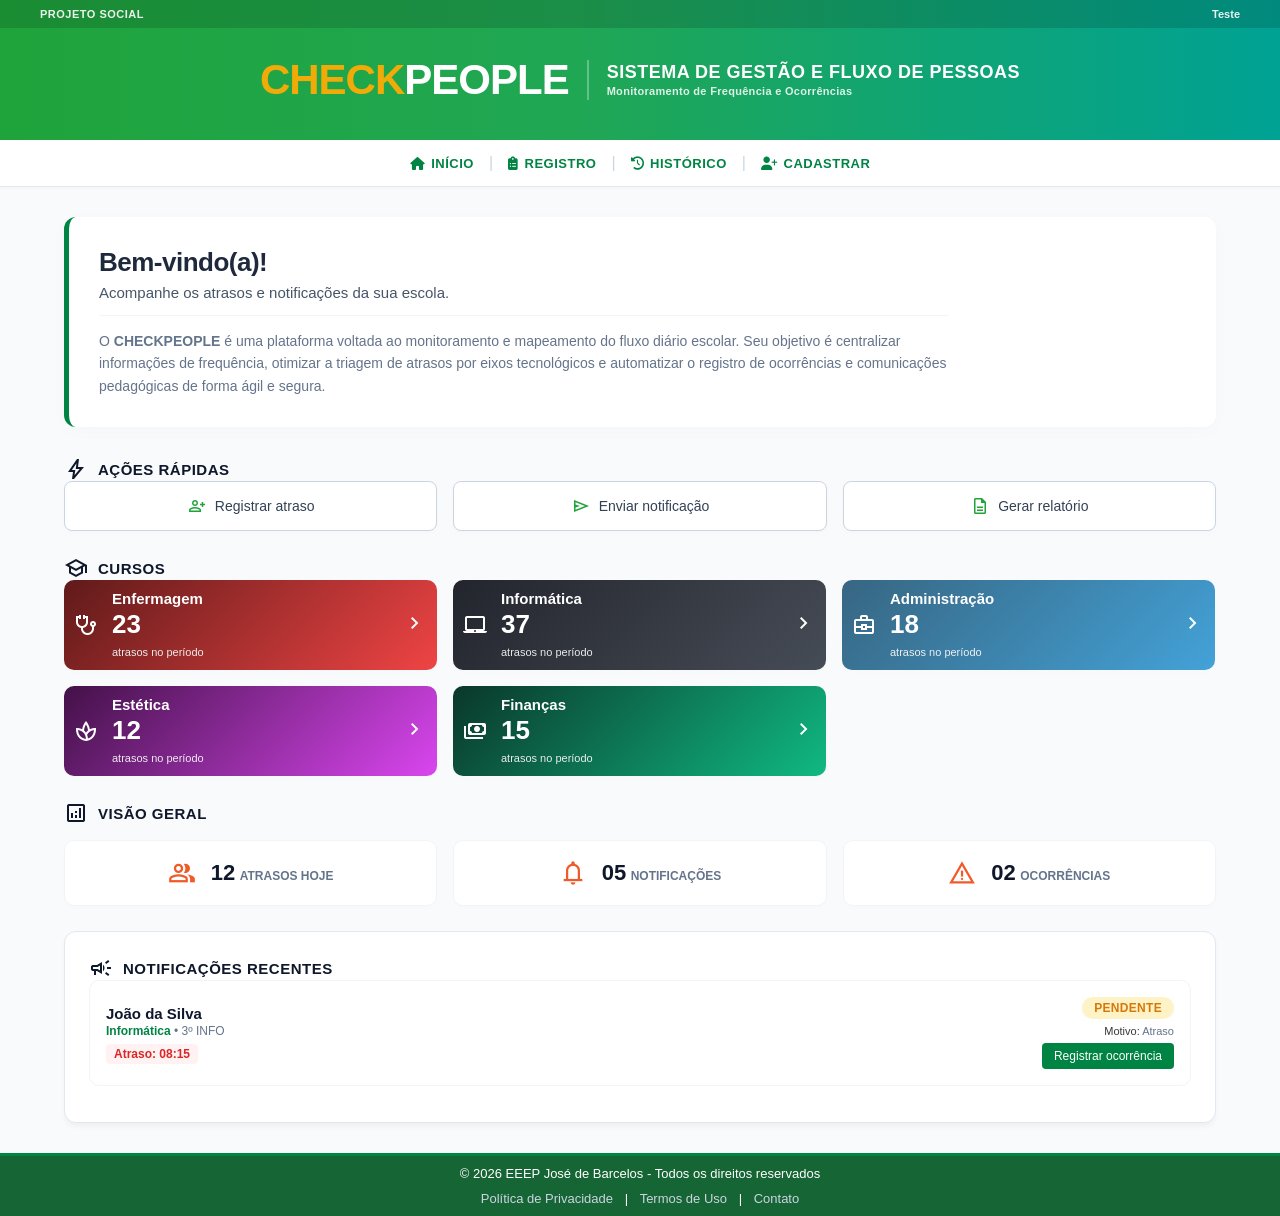
==== commit a5379715: "organizando os arquivos" ====
--- a/index.html
+++ b/index.html
@@ -3,216 +3,206 @@
 <head>
     <meta charset="UTF-8">
     <meta name="viewport" content="width=device-width, initial-scale=1.0">
-    <title>atrasos e notifcações</title>
-    <link rel="stylesheet" href="style.css">
+    <title>CHECKPEOPLE - Monitoramento de Frequência e Ocorrências</title>
     <link rel="stylesheet" href="https://fonts.googleapis.com/css2?family=Material+Symbols+Outlined:opsz,wght,FILL,GRAD@20..48,100..700,0..1,-50..200" />
     <link rel="stylesheet" href="https://cdnjs.cloudflare.com/ajax/libs/font-awesome/6.5.1/css/all.min.css">
+    <link rel="stylesheet" href="style.css">
 </head>
 <body>
-        <!--CABEÇALHO-->
-    <header class="navbar">
-        <div class="logo-container">
-        <img src="logo-jb.jpg" alt="logo-jb" class="logo">
-    <h2>Atrasos e <br>Notificações</h2>
-</div>
-       <!--LINKS DE NAVEGAÇÃO-->
-        <nav>
-    <a href="ocorrencias.html">
-        <i class="fa-solid fa-clipboard-list"></i> Ocorrência
-    </a>
-    <a href="Status-dos-alunos.html">
-        <i class="fa-solid fa-clock-rotate-left"></i> Historico
-    </a>
-    <a href="cadastro.html">
-        <i class="fa-solid fa-user-plus"></i> Cadastrar
-    </a>
-</nav>
+
+    <div class="gov-top-bar">
+        <div class="gov-top-left">PROJETO SOCIAL</div>
+        <div class="gov-top-right">
+            <span>Teste</span>
+        </div>
+    </div>
+
+    <header class="main-header-banner">
+        <div class="seduc-centered-branding">
+            <div class="seduc-logo-text"><span style="color: rgb(241, 171, 8);">CHECK</span>PEOPLE</div>
+            <div class="seduc-shield-separator"></div>
+            <div class="seduc-institution-titles">
+                <h1>SISTEMA DE GESTÃO E FLUXO DE PESSOAS</h1>
+                <h2>Monitoramento de Frequência e Ocorrências</h2>
+            </div>
+        </div>
     </header>
 
-      <!--CORPO PRINCIPAL-->
+    <div class="stripe-decorator-container">
+        <div class="stripe-piece orange"></div>
+        <div class="stripe-piece cyan"></div>
+        <div class="stripe-piece green"></div>
+    </div>
+
+    <nav class="navigation-bar-row">
+        <div class="nav-links-wrapper">
+            <a href="index.html"><i class="fa-solid fa-house"></i> Início</a>
+            <span class="bar-divider">|</span>
+            <a href="ocorrencias.html"><i class="fa-solid fa-clipboard-list"></i> Registro</a>
+            <span class="bar-divider">|</span>
+            <a href="Status-dos-alunos.html"><i class="fa-solid fa-clock-rotate-left"></i> Histórico</a>
+            <span class="bar-divider">|</span>
+            <a href="cadastro.html"><i class="fa-solid fa-user-plus"></i> Cadastrar</a>
+        </div>
+    </nav>
+
     <main class="container">
+        
         <section class="welcome">
             <h1>Bem-vindo(a)!</h1> 
             <p>Acompanhe os atrasos e notificações da sua escola.</p>
+            
+            <div class="system-intro-text">
+                O <strong>CHECKPEOPLE</strong> é uma plataforma voltada ao monitoramento e mapeamento do fluxo diário escolar. 
+                Seu objetivo é centralizar informações de frequência, otimizar a triagem de atrasos por eixos tecnológicos 
+                e automatizar o registro de ocorrências e comunicações pedagógicas de forma ágil e segura.
+            </div>
         </section>
 
-        <!--AÇÕES RAPIDAS-->
         <div id="acoes-rapidas">
-            <h3>Ações rápidas</h3>
+            <h3 class="secao-titulo"><span class="material-symbols-outlined">bolt</span> Ações rápidas</h3>
+            <section class="actions">
+                
+                <a href="ocorrencias.html" class="action-btn" style="text-decoration: none; display: inline-flex; align-items: center; justify-content: center; gap: 8px;">
+                    <span class="material-symbols-outlined">person_add</span> Registrar atraso
+                </a>
+
+                <a href="ocorrencias.html" class="action-btn" style="text-decoration: none; display: inline-flex; align-items: center; justify-content: center; gap: 8px;">
+                    <span class="material-symbols-outlined">send</span> Enviar notificação
+                </a>
+
+                <a href="Status-dos-alunos.html" class="action-btn" style="text-decoration: none; display: inline-flex; align-items: center; justify-content: center; gap: 8px;">
+                    <span class="material-symbols-outlined">description</span> Gerar relatório
+                </a>
+
+            </section>
+        </div>
+        
+        <div id="cursos">
+            <h3 class="secao-titulo"><span class="material-symbols-outlined">school</span> Cursos</h3>
+            <section class="courses-grid">
+                
+                <div class="course-card enfer">
+                    <div class="curso-estilo">
+                        <i class="material-symbols-outlined">stethoscope</i>
+                        <div class="curso-textos">
+                            <h3>Enfermagem</h3>
+                            <strong>23</strong>
+                            <small>atrasos no período</small>
+                        </div>
+                    </div>
+                    <div class="linkagem"><a href="Status-dos-alunos.html"><i class="material-symbols-outlined">chevron_right</i></a></div>
+                </div>
+
+                <div class="course-card info">
+                    <div class="curso-estilo">
+                        <i class="material-symbols-outlined">laptop_mac</i>
+                        <div class="curso-textos">
+                            <h3>Informática</h3>
+                            <strong>37</strong>
+                            <small>atrasos no período</small>
+                        </div>
+                    </div>
+                    <div class="linkagem"><a href="Status-dos-alunos.html"><i class="material-symbols-outlined">chevron_right</i></a></div>
+                </div>
+
+                <div class="course-card admin">
+                    <div class="curso-estilo">
+                        <i class="material-symbols-outlined">business_center</i>
+                        <div class="curso-textos">
+                            <h3>Administração</h3>
+                            <strong>18</strong>
+                            <small>atrasos no período</small>
+                        </div>
+                    </div>
+                    <div class="linkagem"><a href="Status-dos-alunos.html"><i class="material-symbols-outlined">chevron_right</i></a></div>
+                </div>
+
+                <div class="course-card este">
+                    <div class="curso-estilo">
+                        <i class="material-symbols-outlined">spa</i>
+                        <div class="curso-textos">
+                            <h3>Estética</h3>
+                            <strong>12</strong>
+                            <small>atrasos no período</small>
+                        </div>
+                    </div>
+                    <div class="linkagem"><a href="Status-dos-alunos.html"><i class="material-symbols-outlined">chevron_right</i></a></div>
+                </div>
+
+                <div class="course-card fin">
+                    <div class="curso-estilo">
+                        <i class="material-symbols-outlined">payments</i>
+                        <div class="curso-textos">
+                            <h3>Finanças</h3>
+                            <strong>15</strong>
+                            <small>atrasos no período</small>
+                        </div>
+                    </div>
+                    <div class="linkagem"><a href="Status-dos-alunos.html"><i class="material-symbols-outlined">chevron_right</i></a></div>
+                </div>
+                
+            </section>
+        </div>
+
+        <div class="turma-detalhes-container">
+            <h3 class="secao-titulo"><span class="material-symbols-outlined">analytics</span> Visão geral</h3>
+            <div class="resumo-turma-grid">
+                
+                <div class="card-resumo-mini">
+                    <span class="material-symbols-outlined icon-orange">group</span>
+                    <div class="resumo-texto">
+                        <span class="resumo-valor">12</span>
+                        <span class="resumo-label">Atrasos hoje</span>
+                    </div>
+                </div>
+                
+                <div class="card-resumo-mini">
+                    <span class="material-symbols-outlined icon-orange">notifications</span>
+                    <div class="resumo-texto">
+                        <span class="resumo-valor">05</span>
+                        <span class="resumo-label">Notificações</span>
+                    </div>
+                </div>
+                
+                <div class="card-resumo-mini">
+                    <span class="material-symbols-outlined icon-orange">warning</span>
+                    <div class="resumo-texto">
+                        <span class="resumo-valor">02</span>
+                        <span class="resumo-label">Ocorrências</span>
+                    </div>
+                </div>
+                
+            </div>
+        </div>
+
+        <section class="notificacoes-container">
+            <h3 class="secao-titulo"><span class="material-symbols-outlined">campaign</span> Notificações recentes</h3>
             
-            <section class="actions">
-            <button class="action-btn">
-        <span class="material-symbols-outlined">person_add</span>
-        Registrar atraso
-    </button>
-    <button class="action-btn">
-        <span class="material-symbols-outlined">send</span>
-        Enviar notificação
-    </button>
-    <button class="action-btn">
-        <span class="material-symbols-outlined">description</span>
-        Gerar relatório
-    </button>
-            </section>
-        </div>
-        
-        <!--CURSOS-->
-        <div id="cursos">
-            <h3>Cursos</h3>
-            <section class="courses-grid">
-    <div class="course-card enfer">
-        <div class="curso-estilo">
-            <i class="material-symbols-outlined">stethoscope</i>
-            <div class="curso-textos">
-                <h3>Enfermagem</h3>
-                <strong>23</strong>
-                <small>atrasos no periodo</small>
-            </div>
-        </div>
-        <div class="linkagem">
-            <a href="Status-dos-alunos.html"><i class="material-symbols-outlined">chevron_right</i></a>
-        </div>
-    </div>
-
-    <div class="course-card info">
-        <div class="curso-estilo">
-            <i class="material-symbols-outlined">laptop_mac</i>
-            <div class="curso-textos">
-                <h3>Informática</h3>
-                <strong>37</strong>
-                <small>atrasos no periodo</small>
-            </div>
-        </div>
-        <div class="linkagem">
-            <a href="Status-dos-alunos.html"><i class="material-symbols-outlined">chevron_right</i></a>
-        </div>
-    </div>
-
-    <div class="course-card admin">
-        <div class="curso-estilo">
-            <i class="material-symbols-outlined">business_center</i>
-            <div class="curso-textos">
-                <h3>Administração</h3>
-                <strong>18</strong>
-                <small>atrasos no periodo</small>
-            </div>
-        </div>
-        <div class="linkagem">
-            <a href="Status-dos-alunos.html"><i class="material-symbols-outlined">chevron_right</i></a>
-        </div>
-    </div>
-
-    <div class="course-card este">
-        <div class="curso-estilo">
-            <i class="material-symbols-outlined">spa</i>
-            <div class="curso-textos">
-                <h3>Estética</h3>
-                <strong>12</strong>
-                <small>atrasos no periodo</small>
-            </div>
-        </div>
-        <div class="linkagem">
-            <a href="Status-dos-alunos.html"><i class="material-symbols-outlined">chevron_right</i></a>
-        </div>
-    </div>
-
-    <div class="course-card fin">
-        <div class="curso-estilo">
-            <i class="material-symbols-outlined">payments</i>
-            <div class="curso-textos">
-                <h3>Finanças</h3>
-                <strong>15</strong>
-                <small>atrasos no periodo</small>
-            </div>
-        </div>
-        <div class="linkagem">
-            <a href="Status-dos-alunos.html"><i class="material-symbols-outlined">chevron_right</i></a>
-        </div>
-    </div>
-</section>
-        </div>
-
-            <!--SERIES-->
-        <!-- <div id="series">
-            <h3>Series</h3>
-            <section class="stats-grid">
+            <div class="notificacao-card">
+                <div class="notificacao">
+                    <h3>João da Silva</h3>
+                    <p><span class="curso-link">Informática</span> • 3º INFO</p>
+                    <span class="horario-atraso">Atraso: 08:15</span>
+                </div>
+                <div class="notificacao-status">
+                    <span class="badge pendente">Pendente</span>
+                    <span class="data-notif"><span style="color: rgb(58, 57, 57);">Motivo:</span> Atraso</span>
+                    <a href="ocorrencias.html" class="aplicar">Registrar ocorrência</a>
+                </div>
+            </div>
             
-                <div class="stat-card">
-                    <p>1ºano</p>
-                </div>
-                <div class="stat-card">
-                    <p>2ºano</p>
-                </div>
-                <div class="stat-card">
-                    <p>3ºano</p>
-                </div>
-            </section>
-        </div> -->
-
-            <!--VISÃO GERAL-->
-        <div class="turma-detalhes-container">
-    <h3 class="secao-titulo">visão geral</h3>
-    <div class="resumo-turma-grid">
-        
-        <div class="card-resumo-mini">
-            <span class="material-symbols-outlined icon-blue">group</span>
-            <div class="resumo-texto">
-                <span class="resumo-valor">12</span>
-                <span class="resumo-label">Atrasos hoje</span>
-            </div>
-        </div>
-
-        <div class="card-resumo-mini">
-            <span class="material-symbols-outlined icon-blue">notifications</span>
-            <div class="resumo-texto">
-                <span class="resumo-valor">05</span>
-                <span class="resumo-label">Notificações</span>
-            </div>
-        </div>
-
-        <div class="card-resumo-mini">
-            <span class="material-symbols-outlined icon-blue">warning</span>
-            <div class="resumo-texto">
-                <span class="resumo-valor">02</span>
-                <span class="resumo-label">Ocorrências</span>
-            </div>
-        </div>
-    </div>
-</div>
-
-<section class="notificacoes-container">
-    <h2>Notificações recentes</h2>
-
-
-    <div class="notificacao-card">
-        <div class="notificacao">
-            <h3>João da Silva</h3>
-            <p><span class="curso-link">Informática</span> • 3º INFO</p>
-            <span class="horario-atraso">Atraso: 08:15</span>
-        </div>
-
-        <div class="notificacao-status">
-            <span class="badge pendente">Pendente</span>
-            <span class="data-notif"><Span style="color: rgb(58, 57, 57);">Motivo:</Span> Atraso</span>
-            <a href="" class="aplicar">Registrar ocorrência</a>
-        </div>
-    </div>
-</section>
-        </main>
-
-        <!--RODAPE-->
-   
-<footer class="footer-container">
-    <div class="footer-content">
-        <p>&copy; 2024 Escola Técnica Estadual, todos os direitos reservados.</p>
-        <div class="footer-links">
-            <a href="#">Política de Privacidade</a> | 
-            <a href="#">Termos de Uso</a> | 
-            <a href="#">Contato</a>
-        </div>
-    </div>
-</footer>
-
+        </section>
+    </main>
+
+    <footer class="footer-container">
+        <div class="footer-content">
+            <p>&copy; 2026 EEEP José de Barcelos - Todos os direitos reservados</p>
+            <div class="footer-links">
+                <a href="#">Política de Privacidade</a> | <a href="#">Termos de Uso</a> | <a href="#">Contato</a>
+            </div>
+        </div>
+    </footer>
 
 </body>
 </html>
--- a/style.css
+++ b/style.css
@@ -1,169 +1,356 @@
 @charset "utf-8";
 
 /* ==========================================================================
-   1. RESET & CONFIGURAÇÕES GERAIS
+   1. VARIÁVEIS GLOBAIS E RESET (CONFIGURAÇÕES INICIAIS)
    ========================================================================== */
+:root {
+    --seduc-green-dark: #166534;
+    --seduc-gradient: linear-gradient(90deg, #1fa43b 0%, #20a754 45%, #00a294 100%);
+    --seduc-text-green: #008443;
+    --seduc-orange: #f05a28;
+    --seduc-cyan: #22d3ee;
+    --bg-light: #f8fafc;
+}
+
 * {
     margin: 0;
     padding: 0;
     box-sizing: border-box;
-    font-family: 'Segoe UI', Tahoma, Geneva, Verdana, sans-serif; /* Fonte mais moderna */
+    font-family: 'Segoe UI', Tahoma, Geneva, Verdana, sans-serif;
 }
 
 html, body {
     height: 100%;
-    background-color: #f8fafc; /* Fundo suave (padrão SaaS moderno) */
+    background-color: var(--bg-light);
     color: #334155;
-}
-
-body {
     display: flex;
     flex-direction: column;
 }
 
+/* Container principal para centralizar o conteúdo de todas as páginas */
+.container {
+    flex: 1;
+    width: 90vw;
+    max-width: 1280px;
+    margin: 30px auto;
+    background: transparent;
+    display: flex;
+    flex-direction: column;
+    gap: 25px;
+}
+
+/* Base de design para os cartões (cards) brancos do sistema */
+.card {
+    background-color: #ffffff;
+    border-radius: 12px;
+    border: 1px solid #e2e8f0;
+    padding: 24px;
+    box-shadow: 0 4px 6px -1px rgba(0, 0, 0, 0.05);
+    margin-bottom: 25px;
+}
+
 /* ==========================================================================
-   2. NAVBAR & HEADER
+   2. TOPO DO SITE (BARRA DO GOVERNO, BANNER E MENU)
    ========================================================================== */
-.navbar {
-    background: linear-gradient(90deg, #1fa43b 0%, #3db06a 50%, #46bdad 100%);
-    padding: 14px 28px;
+/* Barra fina superior do Governo */
+.gov-top-bar {
+    background-color: rgba(0, 0, 0, 0.15);
+    position: absolute;
+    top: 0;
+    left: 0;
+    width: 100%;
+    color: rgba(255, 255, 255, 0.9);
+    font-size: 11px;
+    font-weight: 600;
+    padding: 8px 40px;
+    display: flex;
+    justify-content: space-between;
+    align-items: center;
+    z-index: 10;
+}
+
+.gov-top-left {
+    letter-spacing: 0.5px;
+}
+
+.gov-top-right {
+    display: flex;
+    align-items: center;
+    gap: 12px;
+}
+
+/* Banner Principal com Gradiente Verde */
+.main-header-banner {
+    background: var(--seduc-gradient);
+    padding: 55px 20px 35px 20px;
+    display: flex;
+    justify-content: center;
+    align-items: center;
+    position: relative;
+    min-height: 140px;
+}
+
+.seduc-centered-branding {
+    display: flex;
+    align-items: center;
+    justify-content: center;
+    gap: 18px;
     color: white;
-    display: flex;
-    justify-content: space-between;
-    align-items: center;
-    box-shadow: 0 4px 20px rgba(0, 0, 0, 0.05);
-}
-
-.logo-container {
-    display: flex;
-    align-items: center;
-    gap: 12px;
-}
-
-.logo {
-    width: 45px;
-    height: 45px;
-    border-radius: 50%;
-    object-fit: cover;
-    border: 2px solid rgba(255, 255, 255, 0.2);
-}
-
-.logo-text {
-    color: white;
-    font-weight: 600;
+    text-align: left;
+}
+
+.seduc-logo-text {
+    font-size: 42px;
+    font-weight: 900;
+    letter-spacing: -1px;
+    line-height: 1;
+}
+
+.seduc-shield-separator {
+    width: 2px;
+    height: 40px;
+    background-color: rgba(255, 255, 255, 0.3);
+}
+
+.seduc-institution-titles {
+    display: flex;
+    flex-direction: column;
+}
+
+.seduc-institution-titles h1 {
+    font-size: 18px;
+    font-weight: 700;
+    letter-spacing: 0.5px;
+    line-height: 1.1;
+}
+
+.seduc-institution-titles h2 {
+    font-size: 11px;
+    font-weight: 600;
+    opacity: 0.85;
+    letter-spacing: 0.3px;
+    margin-top: 2px;
+}
+
+/* Faixa Tricolor abaixo do banner */
+.stripe-decorator-container {
+    width: 100%;
+    height: 5px;
+    display: flex;
+    position: relative;
+}
+
+.stripe-piece.orange {
+    width: 20%;
+    background-color: var(--seduc-orange);
+    height: 100%;
+}
+
+.stripe-piece.cyan {
+    width: 30%;
+    background-color: var(--seduc-cyan);
+    height: 100%;
+}
+
+.stripe-piece.green {
+    width: 50%;
+    background-color: #1fa43b;
+    height: 100%;
+}
+
+/* Barra de Navegação (Links) */
+.navigation-bar-row {
+    background-color: #ffffff;
+    border-bottom: 1px solid #e2e8f0;
+    padding: 14px 20px;
+    display: flex;
+    justify-content: center;
+    align-items: center;
+    box-shadow: 0 2px 4px rgba(0,0,0,0.02);
+}
+
+.nav-links-wrapper {
+    display: flex;
+    align-items: center;
+    gap: 15px;
+}
+
+.nav-links-wrapper a {
+    color: var(--seduc-text-green);
+    text-decoration: none;
+    font-size: 13px;
+    font-weight: 700;
+    text-transform: uppercase;
+    letter-spacing: 0.5px;
+    display: flex;
+    align-items: center;
+    gap: 6px;
+    transition: opacity 0.2s;
+}
+
+.nav-links-wrapper a:hover {
+    opacity: 0.75;
+}
+
+.nav-links-wrapper .bar-divider {
+    color: #cbd5e1;
+    font-weight: 300;
+    user-select: none;
+}
+
+
+/* ==========================================================================
+   3. ESTILOS GLOBAIS DE FORMULÁRIOS (USADO EM CADASTRO E OCORRÊNCIAS)
+   ========================================================================== */
+.form-card {
+    background-color: #ffffff;
+    border-radius: 12px;
+    border: 1px solid #e2e8f0;
+    box-shadow: 0 10px 15px -3px rgba(0, 0, 0, 0.05);
+    padding: 35px;
+    max-width: 800px;
+    width: 100%;
+    margin: 10px auto;
+}
+
+.form-header {
+    border-bottom: 1px solid #f1f5f9;
+    padding-bottom: 20px;
+    margin-bottom: 25px;
+}
+
+.form-grid {
+    display: grid;
+    grid-template-columns: repeat(2, 1fr);
+    gap: 20px;
+}
+
+.input-group {
+    display: flex;
+    flex-direction: column;
+    gap: 6px;
+}
+
+.full-width {
+    grid-column: span 2;
+}
+
+.input-group label {
+    font-size: 13px;
+    font-weight: 700;
+    color: #475569;
+    text-transform: uppercase;
+    letter-spacing: 0.3px;
+}
+
+input, select {
+    width: 100%;
+    padding: 11px 14px;
+    border-radius: 8px;
+    border: 1px solid #cbd5e1;
+    font-size: 14px;
+    color: #1e293b;
+    background-color: #ffffff;
+    outline: none;
+    transition: all 0.2s ease;
+}
+
+input:focus, select:focus {
+    border-color: #1fa43b;
+    box-shadow: 0 0 0 3px rgba(31, 164, 59, 0.12);
+}
+
+input::placeholder {
+    color: #94a3b8;
+}
+
+.btn-container {
+    grid-column: span 2; 
+    margin-top: 15px;
+    display: flex;       
+    gap: 15px;           
+}
+
+/* Base dos botões: Divide o espaço igualmente */
+.btn {
+    flex: 1;             
+    padding: 14px;
+    border: none;
+    border-radius: 8px;
+    background-color: #1fa43b; 
+    color: #ffffff;
+    font-weight: 700;
+    text-transform: uppercase;
+    letter-spacing: 0.5px;
+    cursor: pointer;
+    transition: all 0.2s ease;
+    display: inline-flex;
+    align-items: center;
+    justify-content: center;
+    gap: 8px;
+}
+
+.btn:hover {
+    background-color: #166534;
+}
+
+/* Variação Secundária: Cor diferenciada para o botão "Limpar" */
+.btn.btn-secondary {
+    background-color: #f1f5f9;  /* Fundo cinza claro discreto */
+    color: #475569;             /* Texto em cinza escuro */
+    border: 1px solid #cbd5e1;
+    transition: all 0.2s ease; 
+}
+
+.btn.btn-secondary:hover {
+    background-color: #1c6cd5;  /* Escurece levemente no hover */
+    color:white;
+}
+
+/* Estilos de Títulos das Seções */
+.secao-titulo {
     font-size: 15px;
-    line-height: 1.2;
+    color: #0f172a;
+    font-weight: 700;
+    text-transform: uppercase;
     letter-spacing: 0.5px;
-}
-
-/* Menu Hamburguer */
-.menu-icon {
-    cursor: pointer;
-    display: block;
-    z-index: 1001;
-    transition: transform 0.2s;
-}
-.menu-icon:hover {
-    transform: scale(1.05);
-}
-.menu-icon i {
-    font-size: 30px;
-    color: white;
-}
-
-/* Links do Nav Principal */
-nav a {
-    color:white;
-    text-decoration: none;
-    font-weight: 500;
-    margin: 0 15px;
-    padding-bottom: 4px;
-    border-bottom: 2px solid transparent;
-    transition: all 0.3s ease;
-}
-nav a:hover {
-    border-bottom: 2px solid white;
-}
-
-/* Sidebar (Menu Lateral) */
-#nav-menu {
-    position: fixed;
-    top: 0;
-    right: -280px;
-    width: 280px;
-    height: 100vh;
-    background-color: #0f172a; /* Dark moderno */
-    box-shadow: -5px 0 25px rgba(0,0,0,0.15);
-    display: flex;
-    flex-direction: column;
-    padding-top: 90px;
-    transition: all 0.4s cubic-bezier(0.4, 0, 0.2, 1);
-    z-index: 1000;
-}
-#nav-menu.active {
-    right: 0;
-}
-#nav-menu a {
-    padding: 16px 30px;
-    text-decoration: none;
-    color: #94a3b8;
-    font-weight: 500;
-    border-bottom: 1px solid #1e293b;
-    transition: 0.2s;
-}
-#nav-menu a:hover {
-    background-color: #1e293b;
-    color: white;
-}
+    display: flex;
+    align-items: center;
+    gap: 10px;
+}
+
+.secao-subtitulo {
+    font-size: 13px;
+    color: #64748b;
+    margin-top: 4px;
+}
+
 
 /* ==========================================================================
-   3. LAYOUT PRINCIPAL (MAIN / CONTAINER)
-   ========================================================================== */
-.container {
-    background-color: white;
-    width: 90vw;
-    max-width: 1280px; /* Evita que estoure em telas ultra-wide */
-    padding: 30px;
-    margin: 40px auto;
-    border-radius: 16px;
-    border: none; /* Sumiu com a borda cinza feia */
-    box-shadow: 0 10px 30px rgba(0, 0, 0, 0.04); /* Sombra "Soft shadow" profissional */
-}
-
-/* Seções Gerais do Painel */
-#series, #acoes-rapidas, #cursos, .notificacoes-container, .turma-detalhes-container {
-    margin-left: 0; /* Removido o desalinhamento */
-    margin-top: 35px;
-    padding: 24px;
-    background: #ffffff;
-    border-radius: 12px;
-    border: 1px solid #e2e8f0; /* Borda sutil de design moderno */
-}
-
-.secao-titulo {
-    font-size: 18px;
-    color: #1e293b;
-    margin-bottom: 20px;
-    font-weight: 600;
-    display: flex;
-    align-items: center;
-    gap: 10px;
-}
-
-/* ==========================================================================
-   4. COMPONENTES: BOTÕES E AÇÕES RÁPIDAS
+   4. COMPONENTES EXCLUSIVOS DA PÁGINA INICIAL (INDEX)
    ========================================================================== */
 .welcome {
-    font-size: 24px;
+    margin-bottom: 25px;
+    border-left: 4px solid var(--seduc-orange);
+    padding-left: 15px;
+}
+
+.welcome h1 {
+    font-size: 26px;
     color: #0f172a;
     font-weight: 700;
-    margin-bottom: 20px;
-}
-
+}
+
+.welcome p {
+    color: #64748b;
+    font-size: 15px;
+    margin-top: 2px;
+}
+
+/* Botões de Ações Rápidas */
 .actions {
-    margin-top: 15px;
-    display: flex;
-    gap: 20px; /* Troquei margin-right por gap no flex container */
+    display: flex;
+    gap: 16px;
     flex-wrap: wrap;
 }
 
@@ -171,337 +358,935 @@
     display: flex;
     align-items: center;
     justify-content: center;
-    gap: 10px;
-    padding: 14px 24px;
-    width: calc(33.333% - 14px);
-    min-width: 200px;
+    gap: 12px;
+    padding: 14px 20px;
+    flex: 1;
+    min-width: 240px;
     background-color: #ffffff;
     color: #334155;
     border: 1px solid #cbd5e1;
     border-radius: 8px;
+    font-size: 14px;
+    font-weight: 600;
+    cursor: pointer;
+    transition: all 0.2s ease;
+}
+
+.action-btn span {
+    color: #1fa43b;
+    font-size: 20px;
+}
+
+.action-btn:hover {
+    border-color: #1fa43b;
+    background-color: #f0fdf4;
+    color: #166534;
+}
+
+/* Grid de Cursos */
+.courses-grid {
+    display: flex;
+    flex-wrap: wrap;
+    gap: 16px;
+}
+
+.course-card {
+    display: flex;
+    justify-content: space-between;
+    align-items: center;
+    padding: 10px;
+    border-radius: 10px;
+    width: calc(33.333% - 11px);
+    min-width: 280px;
+    color: white;
+    box-shadow: 0 2px 4px rgba(0,0,0,0.02);
+}
+
+.info  { background: linear-gradient(135deg, #23252d, #464c56); }
+.enfer { background: linear-gradient(135deg, #601a1a, #ef4444); }
+.admin { background: linear-gradient(135deg, #376682, #43a2d8); }
+.este  { background: linear-gradient(135deg, #431148, #d946ef); }
+.fin   { background: linear-gradient(135deg, #0a372a, #10b981);  }
+
+.curso-estilo {
+    display: flex;
+    align-items: center;
+    gap: 14px;
+}
+
+.curso-textos h3 {
     font-size: 15px;
     font-weight: 600;
-    cursor: pointer;
-    transition: all 0.25s ease;
-}
-.action-btn span {
-    color: #0284c7; /* Azul no ícone */
-    font-size: 18px;
-}
-.action-btn:hover {
-    transform: translateY(-2px);
-    border-color: #0284c7;
-    color: #0284c7;
-    background-color: #f0f9ff;
-    box-shadow: 0 4px 12px rgba(2, 132, 199, 0.1);
-}
-
-/* ==========================================================================
-   5. COMPONENTES: CARDS DE ESTATÍSTICAS (STATS)
-   ========================================================================== */
-.stats-grid {
+}
+
+.curso-textos strong {
+    font-size: 26px;
+    font-weight: 700;
+    display: block;
+    margin: 2px 0;
+}
+
+.curso-textos small {
+    font-size: 11px;
+    opacity: 0.9;
+}
+
+.linkagem i {
+    color: white;
+    font-size: 24px;
+}
+
+/* Resumos Miniaturas */
+.resumo-container {
+    background-color: #ffffff;
+    border-radius: 12px;
+    border: 1px solid #e2e8f0;
+    padding: 24px;
+    box-shadow: 0 4px 6px -1px rgba(0, 0, 0, 0.05);
+}
+
+.resumo-turma-grid {
+    display: grid;
+    grid-template-columns: repeat(auto-fit, minmax(220px, 1fr));
+    gap: 16px;
     margin-top: 15px;
-    display: flex;
-    gap: 20px;
-    flex-wrap: wrap;
-}
-
-.stat-card {
+}
+
+.card-resumo-mini {
+    background-color: #f8fafc;
     border: 1px solid #e2e8f0;
     border-radius: 10px;
-    color: #334155;
-    background-color: #f8fafc;
     padding: 16px;
-    width: calc(20% - 16px);
-    min-width: 140px;
-    transition: all 0.3s;
-}
-.stat-card:hover {
-    border-color: #0284c7;
-    background-color: #ffffff;
-    box-shadow: 0 4px 12px rgba(0,0,0,0.03);
-}
-
-/* ==========================================================================
-   6. COMPONENTES: CARDS DOS CURSOS (COURSES GRID)
-   ========================================================================== */
-.courses-grid {
-    margin-top: 15px;
-    display: flex;
-    flex-wrap: wrap;
-    gap: 20px;
-}
-
-.course-card {
-    display: flex;
-    justify-content: space-between;
-    align-items: center;
-    padding: 22px;
-    border-radius: 12px;
-    width: calc(33.333% - 14px);
-    min-width: 280px;
-    min-height: 110px;
-    color: white;
-    transition: all 0.3s cubic-bezier(0.4, 0, 0.2, 1);
-    box-shadow: 0 4px 15px rgba(0, 0, 0, 0.05);
-}
-.course-card:hover {
-    transform: translateY(-4px);
-    box-shadow: 0 12px 24px rgba(0, 0, 0, 0.12);
-}
-
-
-.info{
-color: white;
-background: linear-gradient(90deg, #0a192f 0%, #0d3270 50%, #1a5fb4 100%);}
-
-.enfer{
-color: white;
-background: linear-gradient(90deg, #4b0000 0%, #7f0000 50%, #b22222 100%);}
-
-.admin{
-color: white;
-background: linear-gradient(90deg, #5c85b5 0%, #80a6d1 50%, #abc8e6 100%);}
-
-.este{
-color: white;
-background: linear-gradient(90deg, #9a5663 0%, #b9717e 50%, #d4a5ae 100%);}
-
-.fin{
-color: white;
-background: linear-gradient(90deg, #133a1b 0%, #1e5c2d 50%, #2d8244 100%);
-
-}
-
-.curso-estilo {
-    display: flex;
-    align-items: center;
-    gap: 16px;
-}
-.curso-icone-principal {
-    font-size: 38px !important;
-    opacity: 0.9;
-}
-.curso-textos h3 {
-    font-size: 16px;
-    font-weight: 500;
-    letter-spacing: 0.3px;
-}
-.curso-textos .numero {
+    display: flex;
+    align-items: center;
+    justify-content: center;
+    gap: 15px;
+}
+
+.card-resumo-mini span.material-symbols-outlined {
     font-size: 28px;
-    font-weight: 700;
-    margin: 2px 0;
-}
-.curso-textos .legenda {
-    font-size: 11px;
-    opacity: 0.85;
-}
-.linkagem i {
-    font-size: 30px;
-    opacity: 0.8;
-    color: white;
-}
-.course-card:hover .linkagem i {
-    transform: translateX(3px); /* Efeito sutil na setinha ao passar o mouse */
-}
-
-/* ==========================================================================
-   7. DETALHES DA TURMA & MINI CARDS
-   ========================================================================== */
-.turma-detalhes-container {
-    background-color: #ffffff;
-}
-
-.resumo-turma-grid {
-    display: grid;
-    grid-template-columns: repeat(auto-fit, minmax(240px, 1fr)); /* Responsivo automático */
-    gap: 20px;
-}
-
-.card-resumo-mini {
-    background: #f8fafc;
-    padding: 16px;
-    border-radius: 10px;
-    display: flex;
-    align-items: center;
-    gap: 15px;
-    border: 1px solid #e2e8f0;
-    transition: all 0.2s;
-}
-.card-resumo-mini:hover {
-    border-color: #0284c7;
-    background-color: #ffffff;
-    box-shadow: 0 4px 12px rgba(0, 0, 0, 0.02);
-}
-
-.icon-blue {
-    font-size: 26px !important;
-    color: #f59e0b !important; /* Âmbar elegante ao invés do laranja puro */
-}
+}
+
+.icon-green { color: #1fa43b; } 
+.icon-orange { color: var(--seduc-orange); } 
+.icon-blue { color: #0284c7; }
 
 .resumo-valor {
-    font-size: 20px;
-    font-weight: 700;
-    color: #1e293b;
+    font-size: 22px;
+    font-weight: 700;
+    color: #0f172a;
 }
 
 .resumo-label {
     font-size: 12px;
     color: #64748b;
-    margin-top: 2px;
-}
-
-/* ==========================================================================
-   8. NOTIFICAÇÕES
-   ========================================================================== */
+    font-weight: 600;
+    text-transform: uppercase;
+}
+
+/* Caixa de Notificações */
 .notificacoes-container {
-    margin-top: 35px;
-    padding: 24px;
-    background: #ffffff;
+    background-color: #ffffff;
     border-radius: 12px;
     border: 1px solid #e2e8f0;
-}
-
-.notificacao-card{
+    padding: 24px;
+    box-shadow: 0 4px 6px -1px rgba(0, 0, 0, 0.05);
+}
+
+.notificacoes-container h2 {
+    font-size: 15px;
+    text-transform: uppercase;
+    font-weight: 700;
+    margin-bottom: 15px;
+    color: #0f172a;
+}
+
+.notificacao-card {
+    border: 1px solid #e2e8f0;
+    border-radius: 10px;
+    padding: 16px;
+    display: flex;
+    justify-content: space-between;
+    align-items: center;
+    background-color: #f8fafc;
+    border-left: 4px solid var(--seduc-orange);
+    margin-bottom: 12px;
+}
+
+.notificacao h3 {
+    font-size: 15px;
+    font-weight: 700;
+    color: #0f172a;
+}
+
+.notificacao p {
+    font-size: 12px;
+    color: #64748b;
+    margin: 2px 0 6px 0;
+}
+
+.curso-link {
+    color: var(--seduc-text-green);
+    font-weight: 600;
+}
+
+.horario-atraso {
+    font-size: 12px;
+    background-color: #fef2f2;
+    color: #dc2626;
+    padding: 3px 8px;
+    border-radius: 4px;
+    font-weight: 600;
+}
+
+.notificacao-status {
+    display: flex;
+    flex-direction: column;
+    align-items: flex-end;
+    gap: 6px;
+}
+
+.badge {
+    font-size: 11px;
+    font-weight: 700;
+    padding: 3px 8px;
+    border-radius: 4px;
+    text-transform: uppercase;
+}
+
+.badge.pendente {
+    background-color: #fef3c7;
+    color: #d97706;
+}
+
+.data-notif {
+    font-size: 11px;
+    color: #64748b;
+}
+
+.aplicar {
+    font-size: 12px;
+    color: white;
+    background-color: var(--seduc-text-green);
+    padding: 6px 12px;
+    border-radius: 4px;
+    text-decoration: none;
+    font-weight: 600;
+    transition: opacity 0.2s;
+}
+
+.aplicar:hover {
+    opacity: 0.9;
+}
+
+
+/* ==========================================================================
+   5. COMPONENTES EXCLUSIVOS DA PÁGINA DE OCORRÊNCIAS
+   ========================================================================== */
+.tipo-ocorrencia-wrapper {
+    margin-bottom: 24px;
+}
+
+.label-titulo {
+    font-size: 13px;
+    font-weight: 700;
+    color: #475569;
+    text-transform: uppercase;
+    margin-bottom: 8px;
+    display: block;
+}
+
+.tipo-grid {
+    display: flex;
+    gap: 12px;
+}
+
+.box-tipo {
+    flex: 1;
+    padding: 16px;
+    text-align: center;
+    border: 1px solid #cbd5e1;
+    border-radius: 8px;
+    cursor: pointer;
+    transition: all 0.2s ease;
+    display: flex;
+    flex-direction: column;
+    align-items: center;
+    gap: 8px;
+    font-weight: 600;
+    font-size: 14px;
+    background-color: #ffffff;
+    color: #475569;
+}
+
+.box-tipo i {
+    font-size: 20px;
+    color: #64748b;
+}
+
+.box-tipo:hover {
+    background-color: #f8fafc;
+}
+
+.box-tipo.active {
+    border-color: var(--seduc-orange);
+    background-color: #fff7ed;
+    color: var(--seduc-orange);
+}
+
+.box-tipo.active i {
+    color: var(--seduc-orange);
+}
+
+
+/* ==========================================================================
+   6. COMPONENTES EXCLUSIVOS DA PÁGINA DE STATUS DOS ALUNOS
+   ========================================================================== */
+.filter-card, .overview-card, .students-section {
+    background-color: #ffffff;
+    border-radius: 12px;
+    border: 1px solid #e2e8f0;
+    padding: 24px;
+    box-shadow: 0 4px 6px -1px rgba(0, 0, 0, 0.05);
+}
+
+.filter-group {
+    margin-bottom: 20px;
+}
+
+.buttons-grid {
+    display: flex;
+    flex-wrap: wrap;
+    gap: 10px;
+    margin-top:10px;
+}
+
+.btn-filter {
+    padding: 10px 20px;
+    border: 1px solid #cbd5e1;
+    border-radius: 8px;
+    background-color: #ffffff;
+    color: #475569;
+    font-size: 13px;
+    font-weight: 600;
+    cursor: pointer;
+    transition: all 0.2;
+}
+
+.btn-filter.active {
+    background-color: #1fa43b;
+    border-color: #1fa43b;
+    color: #ffffff;
+}
+
+.overview-header {
+    display: flex;
+    justify-content: space-between;
+    align-items: center;
+    border-bottom: 1px solid #f1f5f9;
+    padding-bottom: 16px;
+    margin-bottom: 20px;
+}
+
+.class-badge {
+    background-color: #f0fdf4;
+    border: 1px solid #bbf7d0;
+    color: #166534;
+    padding: 8px 16px;
+    font-weight: 700;
+    font-size: 14px;
+    border-radius: 6px;
+}
+
+.environment-tag {
+    font-size: 11px;
+    font-weight: 700;
+    text-transform: uppercase;
+    color: #64748b;
+    background-color: #e2e8f0;
+    padding: 4px 10px;
+    border-radius: 4px;
+}
+
+.metrics-grid {
+    display: grid;
+    grid-template-columns: repeat(auto-fit, minmax(220px, 1fr));
+    gap: 20px;
+}
+
+.metric-item {
+    background-color: #f8fafc;
+    border: 1px solid #e2e8f0;
+    border-radius: 10px;
+    padding: 18px;
+    display: flex;
+    align-items: center;
+    gap: 16px;
+}
+
+.metric-icon {
+    width: 44px;
+    height: 44px;
+    border-radius: 8px;
+    display: flex;
+    align-items: center;
+    justify-content: center;
+    font-size: 18px;
+    color: white;
+}
+
+.bg-blue { background-color: #0284c7; }
+.bg-amber { background-color: #d97706; }
+.bg-red { background-color: #dc2626; }
+.bg-teal { background-color: #0d9488; }
+
+.metric-data h3 {
+    font-size: 24px;
+    font-weight: 700;
+    color: #0f172a;
+}
+
+.metric-data p {
+    font-size: 12px;
+    color: #64748b;
+    font-weight: 500;
+}
+
+.section-controls {
+    display: flex;
+    justify-content: space-between;
+    align-items: center;
+    flex-wrap: wrap;
+    gap: 16px;
+    margin-bottom: 24px;
+    border-bottom: 2px solid #f1f5f9;
+    padding-bottom: 16px;
+}
+
+.search-and-toggle {
+    display: flex;
+    align-items: center;
+    gap: 12px;
+}
+
+.search-box {
+    position: relative;
+    display: flex;
+    align-items: center;
+}
+
+.search-box i {
+    position: absolute;
+    left: 14px;
+    color: #94a3b8;
+    font-size: 14px;
+}
+
+#searchInput {
+    padding: 10px 16px 10px 38px;
+    width: 280px;
+}
+
+.btn-toggle {
+    width: 38px;
+    height: 38px;
+    border-radius: 8px;
+    border: 1px solid #cbd5e1;
+    background-color: #ffffff;
+    color: #475569;
+    cursor: pointer;
+    display: flex;
+    align-items: center;
+    justify-content: center;
+}
+
+.students-grid {
+    display: grid;
+    grid-template-columns: repeat(auto-fill, minmax(320px, 1fr));
+    gap: 20px;
+}
+
+.student-card {
+    border: 1px solid #e2e8f0;
+    background-color: #ffffff;
+    border-radius: 10px;
+    padding: 18px;
+    display: flex;
+    flex-direction: column;
+    gap: 16px;
+}
+
+.card-profile-header {
+    display: flex;
+    align-items: center;
+    gap: 14px;
+}
+
+.profile-avatar {
+    width: 44px;
+    height: 44px;
+    border-radius: 50%;
+    background: linear-gradient(135deg, #a7f3d0 0%, #86efac 100%);
+    color: #14532d;
+    display: flex;
+    align-items: center;
+    justify-content: center;
+    font-size: 16px;
+    font-weight: 700;
+}
+
+.student-name {
+    font-size: 15px;
+    font-weight: 700;
+    color: #0f172a;
+}
+
+.student-meta-class {
+    font-size: 12px;
+    color: #64748b;
+}
+
+.indicators-container {
+    display: flex;
+    gap: 10px;
+    background-color: #f8fafc;
+    padding: 12px;
+    border-radius: 8px;
+    border: 1px solid #f1f5f9;
+}
+
+.indicator-pill {
+    flex: 1;
+    display: flex;
+    flex-direction: column;
+    align-items: center;
+    gap: 6px;
+}
+
+.pill-label {
+    font-size: 10px;
+    font-weight: 800;
+    color: #64748b;
+}
+
+.dots-wrapper {
+    display: flex;
+    gap: 4px;
+}
+
+.status-dot {
+    width: 10px;
+    height: 10px;
+    border-radius: 50%;
+    background-color: #e2e8f0;
+    border: 1px solid #cbd5e1;
+}
+
+.status-dot.dot-active {
+    background-color: var(--seduc-orange);
+    border-color: #b45309;
+}
+
+.btn-view-history {
+    display: flex;
+    align-items: center;
+    justify-content: center;
+    gap: 6px;
+    width: 100%;
+    text-decoration: none;
+    font-size: 13px;
+    font-weight: 600;
+    color: var(--seduc-text-green);
+    background-color: #f0fdf4;
+    padding: 8px;
+    border-radius: 6px;
+    border: 1px solid #bbf7d0;
+}
+
+
+/* ==========================================================================
+   7. COMPONENTES EXCLUSIVOS DA PÁGINA DE HISTÓRICO
+   ========================================================================== */
+.profile-card {
+    display: flex;
+    justify-content: space-between;
+    align-items: center;
+}
+
+.profile-info h2 {
+    font-size: 22px;
+    color: #0f172a;
+    font-weight: 700;
+}
+
+.profile-info p {
+    font-size: 14px;
+    color: #64748b;
+    margin-top: 4px;
+}
+
+.profile-info strong {
+    color: #334155;
+}
+
+.badge.status-regular {
+    background-color: #f0fdf4;
+    border: 1px solid #bbf7d0;
+    color: #166534;
+    padding: 6px 14px;
+    font-weight: 700;
+    font-size: 12px;
+    border-radius: 6px;
+    letter-spacing: 0.5px;
+}
+
+.stats-grid {
+    display: grid;
+    grid-template-columns: repeat(auto-fit, minmax(220px, 1fr));
+    gap: 16px;
+    margin-bottom: 25px;
+}
+
+.stat-item {
+    background-color: #ffffff;
+    border: 1px solid #e2e8f0;
+    border-radius: 12px;
     padding: 20px;
     display: flex;
-    align-items: center;
-    justify-content: space-between;
-    border-radius: 10px;
-    background-color: #369ca91a
-}
-
-.notificacao{
-    margin-left: 10px;
-}
-.notificacao >p , .curso-link{
-    color:#4c4b4b;;
-}
-.horario-atraso,.badge.pendente{
-    color: red;
-    font-weight: bolder;
-}
-.notificacao-status{
-display: flex;
-flex-direction: column;
-text-align: right;
-}
-.data-notif{
-color: gray;
-font-weight: bold;
-}
-
-
-
-.aplicar{
-text-decoration: none;
-margin-top: 5px;
-color: white;
-background: linear-gradient(90deg, #3db06a 50%, #46bdad 100%);
-padding: 5px;
-border-radius: 5px;
-border: none;
-transition:0.3s;
-}
-
-.aplicar:hover{
-transform:translateY(-2.5px);
+    flex-direction: column;
+    align-items: center;
+    justify-content: center;
+    text-align: center;
+    gap: 6px;
+    box-shadow: 0 4px 6px -1px rgba(0, 0, 0, 0.05);
+}
+
+.stat-item .value {
+    font-size: 28px;
+    font-weight: 700;
+    color: #0f172a;
+}
+.stat-item .label {
+    font-size: 12px;
+    color: #64748b;
+    font-weight: 600;
+    text-transform: uppercase;
+    letter-spacing: 0.2px;
+}
+
+.stat-item.orange { border-top: 4px solid #f05a28; }
+.stat-item.red { border-top: 4px solid #dc2626; }
+.stat-item.dark-red { border-top: 4px solid #991b1b; }
+.stat-item.purple { border-top: 4px solid #86198f; }
+
+.table-section h3 {
+    font-size: 16px;
+    color: #0f172a;
+    margin-bottom: 15px;
+    font-weight: 700;
+}
+.table-responsive {
+    width: 100%;
+    overflow-x: auto;
+}
+table {
+    width: 100%;
+    border-collapse: collapse;
+    text-align: left;
+}
+table th {
+    background-color: #f8fafc;
+    color: #475569;
+    font-weight: 700;
+    font-size: 13px;
+    text-transform: uppercase;
+    padding: 12px 16px;
+    border-bottom: 2px solid #e2e8f0;
+    letter-spacing: 0.5px;
+}
+table td {
+    padding: 14px 16px;
+    border-bottom: 1px solid #f1f5f9;
+    font-size: 14px;
+    color: #334155;
+    vertical-align: middle;
+}
+.badge-type.red {
+    background-color: #fef2f2;
+    color: #dc2626;
+    font-weight: 700;
+    font-size: 11px;
+    padding: 3px 8px;
+    border-radius: 4px;
+    text-transform: uppercase;
+}
+.btn-delete {
+    background-color: #fef2f2;
+    color: #dc2626;
+    border: 1px solid #fee2e2;
+    padding: 6px 12px;
+    border-radius: 6px;
+    cursor: pointer;
+    font-weight: 600;
+    font-size: 12px;
+    transition: all 0.2s ease;
+}
+
+.btn-delete:hover {
+    background-color: #dc2626;
+    color: #ffffff;
+    border-color: #dc2626;
+}
+
+.action-section h3 {
+    font-size: 16px;
+    color: #0f172a;
+    margin-bottom: 15px;
+    font-weight: 700;
+}
+
+.action-row {
+    display: flex;
+    gap: 12px;
+    margin-bottom: 12px;
+}
+.action-row select {flex: 1;}
+.btn-submit {
+    padding: 11px 24px;
+    border: none;
+    border-radius: 8px;
+    background-color: #008443;
+    color: #ffffff;
+    font-size: 13px;
+    font-weight: 700;
+    text-transform: uppercase;
+    letter-spacing: 0.5px;
+    cursor: pointer;
+    transition: background 0.2s;
+    white-space: nowrap;
+}
+.btn-submit:hover {background-color: #166534;}
+.empty-msg {
+    font-size: 13px;
+    color: #94a3b8;
+    font-style: italic;
 }
 
 /* ==========================================================================
-   9. FOOTER
+   8. RODAPÉ DO SITE (FOOTER GERAL)
    ========================================================================== */
 .footer-container {
-    background: linear-gradient(90deg, #1fa43b 0%, #3db06a 50%, #46bdad 100%);
+    background-color:var(--seduc-green-dark);
     color:white;
-    padding: 24px 0;
+    padding: 10px;
     width: 100%;
-    margin-top: auto; /* Empurra o footer sempre para o final da página */
-    font-size: 14px;
-    border-top: 1px solid #1e293b;
-}
-
+    margin-top: auto;
+    font-size: 13px;
+    border-top: 3px solid var(--seduc-text-green);
+}
 .footer-content {
-    max-width: 1200px;
+    max-width: 1280px;
     margin: 0 auto;
     text-align: center;
+}
+.footer-links {margin-top: 10px;}
+.footer-links a {
+    color: #cbd5e1;
+    text-decoration: none;
+    margin: 0 8px;
+}
+.footer-links a:hover {text-decoration: underline;}
+
+/* ==========================================================================
+   9. RESPONSIVIDADE (MEDIA QUERIES) - AJUSTES PARA CELULAR
+   ========================================================================== */
+@media (max-width: 768px) {
+    .gov-top-bar { display: none; }
+    .main-header-banner { padding: 30px 20px; }
+    .seduc-logo-text { font-size: 32px; }
+    .seduc-institution-titles h1 { font-size: 15px; }
+    .nav-links-wrapper { flex-wrap: wrap; justify-content: center; gap: 10px; }
+    .nav-links-wrapper .bar-divider { display: none; }
+    .container { width: 95vw; margin: 20px auto; }
+    .form-card { padding: 20px; }
+    .form-grid { grid-template-columns: 1fr; gap: 16px; }
+    .full-width, .btn-container { grid-column: span 1; }
+    .tipo-grid { flex-direction: column; gap: 10px; }
+    .action-btn, .course-card { width: 100%; }
+    .notificacao-card { flex-direction: column; align-items: flex-start; gap: 15px; }
+    .notificacao-status { text-align: left; align-items: flex-start; width: 100%; border-top: 1px solid #e2e8f0; padding-top: 10px; }
+    .aplicar { width: 100%; }
+    #searchInput { width: 100%; }
+    .section-controls { flex-direction: column; align-items: flex-start; }
+    .search-and-toggle { width: 100%; }
+    .profile-card { flex-direction: column; align-items: flex-start; gap: 14px; }
+    .action-row { flex-direction: column; gap: 10px; }
+    .btn-submit { width: 100%; text-align: center; }
+}
+
+/* ==========================================================================
+   10. LAYOUT DE DUAS COLUNAS INTEGRADO
+   ========================================================================== */
+.registro-wrapper {
+    display: flex;
+    gap: 30px;
+    align-items: flex-start;
+    width: 100%;
+}
+
+.formulario-coluna {
+    flex: 2;
+}
+
+.info-coluna {
+    flex: 1;
+    background-color: #fff7ed;
+    border-left: 5px solid var(--seduc-orange);
+    padding: 25px;
+    border-radius: 12px;
+    box-shadow: 0 4px 6px rgba(0,0,0,0.05);
+    position: sticky;
+    top: 20px;
+}
+
+.info-coluna h3 {
+    color: var(--seduc-orange);
+    margin-bottom: 15px;
+    display: flex;
+    align-items: center;
+    gap: 10px;
+}
+
+.info-coluna p {
+    font-size: 14px;
     line-height: 1.6;
-}
-
-.footer-links {
-    margin-top: 8px;
-}
-
-.footer-links a {
-    color:white;
-    text-decoration: none;
-    margin: 0 10px;
-    transition: color 0.2s;
-}
-
-.footer-links a:hover {
-    text-decoration: underline;
-}
-
-/* Celulares Grandes e Smartphones (Até 768px) */
-@media (max-width: 768px) {
-    .navbar {
-        padding: 12px 20px;
+    color: #475569;
+}
+
+@media (max-width: 900px) {
+    .registro-wrapper {
+        flex-direction: column;
     }
-    
-    /* Esconder menu normal e deixar apenas via JS na sidebar se necessário */
-    nav {
-        display: none; 
+    .info-coluna {
+        position: static;
+        order: -1;
+        width: 100%;
     }
-    
-    .actions {
-        gap: 12px;
-    }
-    .action-btn {
-        width: 100%; /* Ocupa a largura inteira da tela */
-        padding: 16px 20px;
-    }
-    
-    .stats-grid {
-        gap: 12px;
-    }
-    .stat-card {
-        width: calc(50% - 6px); /* Exibe em blocos de 2 por linha */
-    }
-    
-    .course-card {
-        width: 100%; /* Um embaixo do outro */
-    }
-    
-    .notificacao-card {
-        flex-direction: column; /* Empilha o texto e o status no celular */
-        align-items: flex-start;
-        gap: 15px;
-    }
-    
-    .notificacao-status {
-        align-items: flex-start; /* Joga o status para a esquerda no mobile */
-        width: 100%;
-        border-top: 1px solid #e2e8f0;
-        padding-top: 10px;
-    }
-    
-    .aplicar {
-        width: 100%;
-        text-align: center;
-        padding: 10px;
-    }
-}
-
-/* Celulares Pequenos (Até 480px) */
-@media (max-width: 480px) {
-    .welcome {
-        font-size: 20px;
-    }
-    .stat-card {
-        width: 100%; /* Todo mundo empilhado para não amassar conteúdo */
-    }
-    .logo-text {
-        font-size: 13px;
-    }
+}
+
+/* ==========================================================================
+   11. POLIMENTO VISUAL E INTERAÇÕES PREMIUM (SOBREPOSIÇÕES DE ESTILO)
+   ========================================================================== */
+
+/* Card de boas-vindas refinado */
+.welcome {
+    background: #ffffff;
+    padding: 30px;
+    border-radius: 12px;
+    box-shadow: 0 4px 20px rgba(0, 0, 0, 0.02);
+    border-left: 5px solid var(--seduc-text-green, #008443);
+    margin-bottom: 5px;
+}
+
+.welcome h1 {
+    font-size: 26px;
+    color: #1e293b;
+    margin-bottom: 6px;
+    font-weight: 700;
+    letter-spacing: -0.5px;
+}
+
+.welcome > p {
+    color: #475569;
+    font-size: 15px;
+}
+
+/* Apresentação institucional curta */
+.system-intro-text {
+    font-size: 14px;
+    line-height: 1.6;
+    color: #64748b;
+    margin-top: 14px;
+    padding-top: 14px;
+    border-top: 1px solid #f1f5f9;
+    max-width: 850px;
+}
+
+/* Efeitos reativos para os botões de ações rápidas */
+.action-btn {
+    transition: all 0.25s cubic-bezier(0.4, 0, 0.2, 1);
+    box-shadow: 0 2px 4px rgba(0, 0, 0, 0.02);
+    font-weight: 500;
+}
+.action-btn:hover {
+    transform: translateY(-3px);
+    box-shadow: 0 6px 15px rgba(0, 0, 0, 0.08);
+    filter: brightness(0.96);
+}
+
+/* Elevação tridimensional suave para os cards de cursos */
+.course-card {
+    transition: all 0.25s cubic-bezier(0.4, 0, 0.2, 1);
+    box-shadow: 0 2px 8px rgba(0, 0, 0, 0.01);
+}
+.course-card:hover {
+    transform: translateY(-4px);
+    box-shadow: 0 10px 22px rgba(0, 0, 0, 0.06);
+    border-color: #e2e8f0;
+}
+/* Restaura e protege as cores originais dos cartões de cursos */
+ .course-card.info  { background: linear-gradient(135deg, #23252d, #464c56) !important; color: #ffffff !important; border: none !important; }
+ .course-card.enfer { background: linear-gradient(135deg, #601a1a, #ef4444) !important; color: #ffffff !important; border: none !important; }
+ .course-card.admin { background: linear-gradient(135deg, #376682, #43a2d8) !important; color: #ffffff !important; border: none !important; }
+ .course-card.este  { background: linear-gradient(135deg, #431148, #d946ef) !important; color: #ffffff !important; border: none !important; }
+ .course-card.fin   { background: linear-gradient(135deg, #0a372a, #10b981) !important; color: #ffffff !important; border: none !important; }
+ .course-card .linkagem i { color: #ffffff !important; }
+/* Intensifica levemente a sombra no hover para destacar as cores */
+ .course-card:hover {
+    box-shadow: 0 10px 22px rgba(0, 0, 0, 0.15) !important;
+  }       
+/* Ajustes finos na Visão Geral */
+.card-resumo-mini {
+    background: #ffffff;
+    border: 1px solid #f1f5f9;
+    border-radius: 10px;
+    padding: 18px;
+    transition: all 0.2s ease;
+    box-shadow: 0 2px 5px rgba(0,0,0,0.01);
+}
+.card-resumo-mini:hover {
+    transform: scale(1.02);
+    box-shadow: 0 4px 12px rgba(0,0,0,0.04);
+}
+
+/* Polimento do Feed de Notificações */
+.notificacao-card {
+    background: #ffffff;
+    border: 1px solid #f1f5f9;
+    border-radius: 10px;
+    transition: border-color 0.2s ease, box-shadow 0.2s ease;
+}
+.notificacao-card:hover {
+    border-color: #cbd5e1;
+    box-shadow: 0 4px 10px rgba(0,0,0,0.02);
+}
+
+.badge.pendente {
+    background-color: #fef3c7;
+    color: #d97706;
+    font-weight: 600;
+    padding: 4px 12px;
+    border-radius: 20px;
+    font-size: 12px;
+    letter-spacing: 0.3px;
+}
+
+.aplicar {
+    transition: all 0.2s ease;
+    font-weight: 500;
+}
+.aplicar:hover {
+    background-color: var(--seduc-orange, #f05a28);
+    color: #ffffff !important;
+    border-color: transparent;
 }
